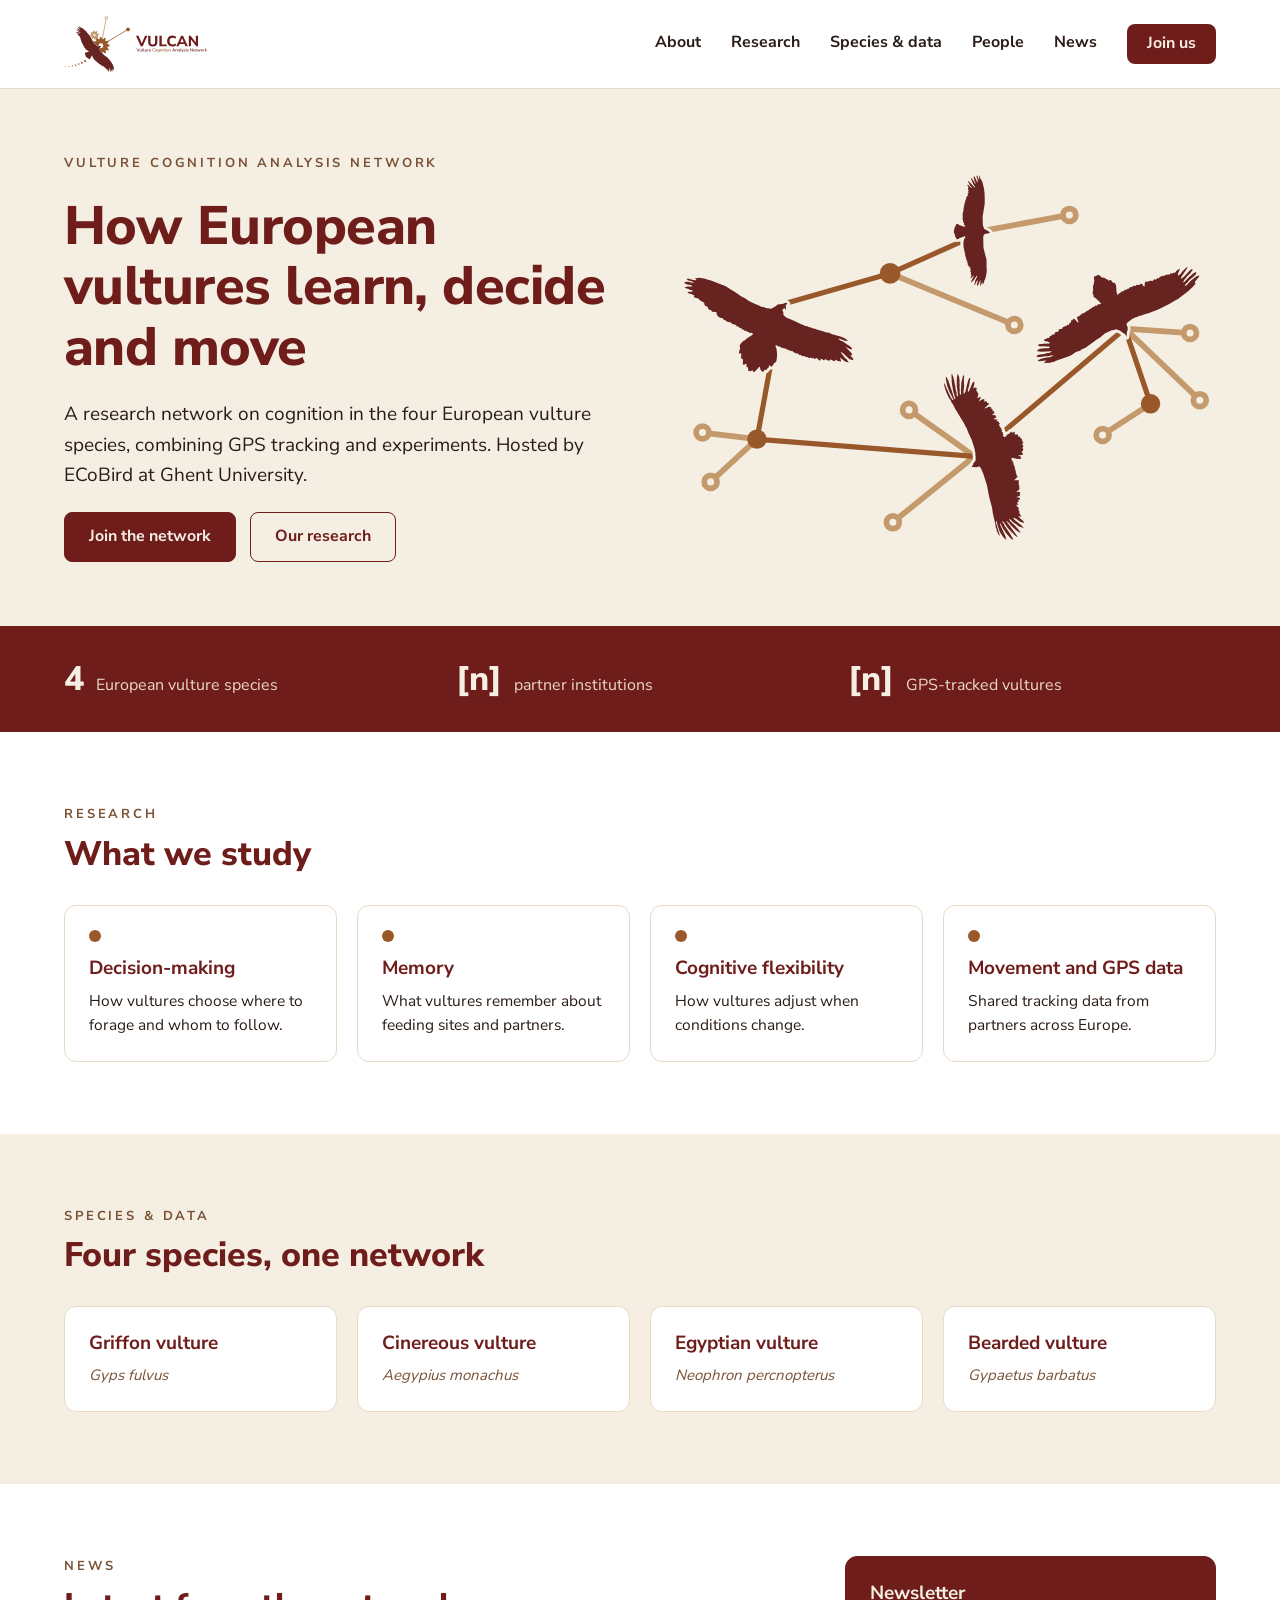
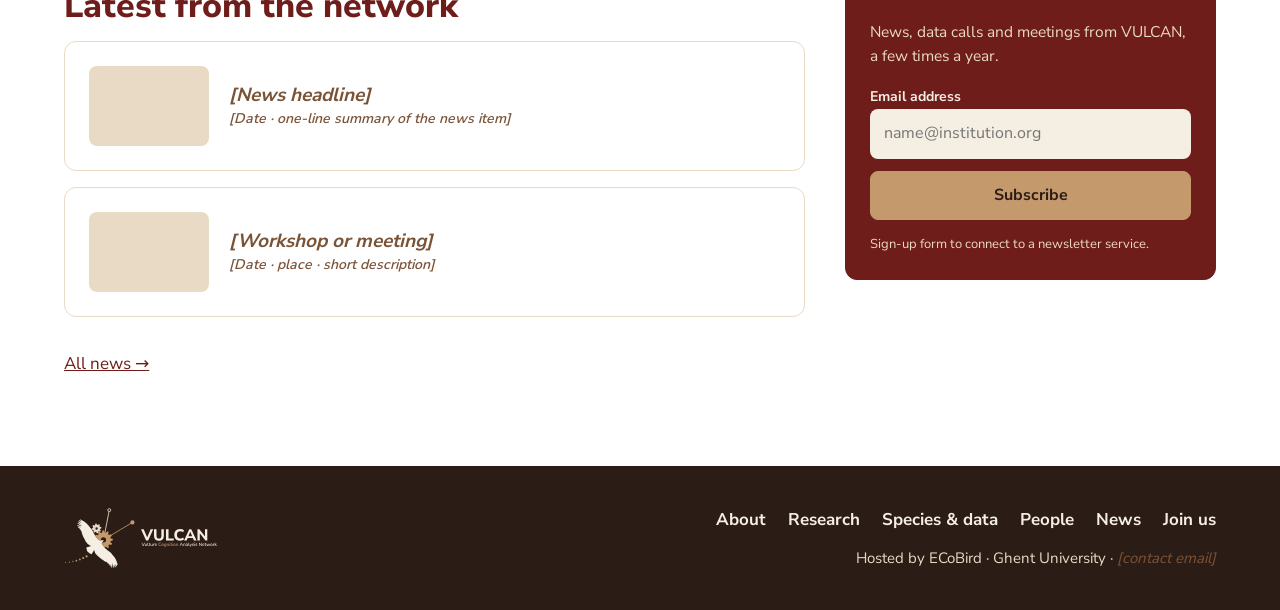
==== index.html @ a3f05963 "Add files via upload" ====
<!doctype html>
<html lang="en">
<head>
<meta charset="utf-8">
<meta name="viewport" content="width=device-width, initial-scale=1">
<title>VULCAN · Vulture Cognition Analysis Network</title>
<meta name="description" content="A research network on cognition in the four European vulture species. Hosted by ECoBird, Ghent University.">
<meta property="og:title" content="VULCAN · Vulture Cognition Analysis Network">
<meta property="og:description" content="A research network on cognition in the four European vulture species. Hosted by ECoBird, Ghent University.">
<meta property="og:image" content="assets/img/og-image.png">
<meta name="theme-color" content="#6F1D1B">
<link rel="icon" href="assets/img/favicon.svg" type="image/svg+xml">
<link rel="icon" href="assets/img/favicon-32.png" sizes="32x32" type="image/png">
<link rel="apple-touch-icon" href="assets/img/apple-touch-icon.png">
<link rel="preload" href="assets/fonts/nunito-sans-latin-800-normal.woff2" as="font" type="font/woff2" crossorigin>
<link rel="stylesheet" href="assets/style.css">
</head>
<body>
<a class="skip" href="#main">Skip to content</a>
<header class="site-header">
  <div class="wrap">
    <a class="brand" href="index.html"><img src="assets/img/logo.svg" width="148" height="58" alt="VULCAN · Vulture Cognition Analysis Network · home"></a>
    <button class="menu-toggle" aria-expanded="false" aria-controls="nav">Menu</button>
    <nav class="nav" id="nav" aria-label="Main"><a href="about.html">About</a><a href="research.html">Research</a><a href="species.html">Species &amp; data</a><a href="people.html">People</a><a href="news.html">News</a><a class="btn" href="join.html">Join us</a></nav>
  </div>
</header>
<main id="main">
<section class="hero"><div class="wrap">
  <div class="hero-text">
    <p class="kicker">Vulture Cognition Analysis Network</p>
    <h1>How European vultures learn, decide and move</h1>
    <p class="lead">A research network on cognition in the four European vulture species, combining GPS tracking and experiments. Hosted by ECoBird at Ghent University.</p>
    <div class="hero-actions"><a class="btn btn-primary" href="join.html">Join the network</a><a class="btn btn-ghost" href="research.html">Our research</a></div>
  </div>
  <div class="hero-art"><img src="assets/img/network.svg" width="420" height="292" alt="Four European vulture species linked in a network of decisions"></div>
</div></section>
<section class="stats bg-burgundy" aria-label="Key numbers"><div class="wrap">
  <div class="stat"><b>4</b><span>European vulture species</span></div>
  <div class="stat"><b>[n]</b><span>partner institutions</span></div>
  <div class="stat"><b>[n]</b><span>GPS-tracked vultures</span></div>
</div></section>
<section><div class="wrap">
  <div class="section-head"><p class="kicker">Research</p><h2>What we study</h2></div>
  <div class="grid g4"><div class="card"><div class="card-dot" aria-hidden="true"></div><h3>Decision-making</h3><p>How vultures choose where to forage and whom to follow.</p></div><div class="card"><div class="card-dot" aria-hidden="true"></div><h3>Memory</h3><p>What vultures remember about feeding sites and partners.</p></div><div class="card"><div class="card-dot" aria-hidden="true"></div><h3>Cognitive flexibility</h3><p>How vultures adjust when conditions change.</p></div><div class="card"><div class="card-dot" aria-hidden="true"></div><h3>Movement and GPS data</h3><p>Shared tracking data from partners across Europe.</p></div></div>
</div></section>
<section class="bg-cream"><div class="wrap">
  <div class="section-head"><p class="kicker">Species &amp; data</p><h2>Four species, one network</h2></div>
  <div class="grid g4"><a class="card species" href="species.html" style="text-decoration:none;color:inherit"><h3>Griffon vulture</h3><p class="sci">Gyps fulvus</p></a><a class="card species" href="species.html" style="text-decoration:none;color:inherit"><h3>Cinereous vulture</h3><p class="sci">Aegypius monachus</p></a><a class="card species" href="species.html" style="text-decoration:none;color:inherit"><h3>Egyptian vulture</h3><p class="sci">Neophron percnopterus</p></a><a class="card species" href="species.html" style="text-decoration:none;color:inherit"><h3>Bearded vulture</h3><p class="sci">Gypaetus barbatus</p></a></div>
</div></section>
<section><div class="wrap split">
  <div class="stack"><div class="section-head" style="margin:0"><p class="kicker">News</p><h2>Latest from the network</h2></div><article class="card news-item"><div class="thumb" aria-hidden="true"></div><div><h3><span class="placeholder">[News headline]</span></h3><p class="meta"><span class="placeholder">[Date · one-line summary of the news item]</span></p></div></article><article class="card news-item"><div class="thumb" aria-hidden="true"></div><div><h3><span class="placeholder">[Workshop or meeting]</span></h3><p class="meta"><span class="placeholder">[Date · place · short description]</span></p></div></article>
    <p><a href="news.html">All news →</a></p></div>
  <div class="card newsletter">
  <h3>Newsletter</h3>
  <p>News, data calls and meetings from VULCAN, a few times a year.</p>
  <form action="#" onsubmit="return false">
    <label for="nl-email">Email address</label>
    <input id="nl-email" type="email" placeholder="name@institution.org" autocomplete="email">
    <p style="margin:12px 0 0"><button class="btn btn-tawny" type="submit">Subscribe</button></p>
  </form>
  <small>Sign-up form to connect to a newsletter service.</small>
</div>
</div></section>
</main>
<footer class="site-footer">
  <div class="wrap">
    <a href="index.html"><img src="assets/img/logo-dark.svg" width="158" height="62" alt="VULCAN · Vulture Cognition Analysis Network"></a>
    <div class="foot-right">
      <nav class="foot-nav" aria-label="Footer"><a href="about.html">About</a><a href="research.html">Research</a><a href="species.html">Species &amp; data</a><a href="people.html">People</a><a href="news.html">News</a><a href="join.html">Join us</a></nav>
      <p class="foot-meta">Hosted by ECoBird · Ghent University · <span class="placeholder">[contact email]</span></p>
    </div>
  </div>
</footer>
<script src="assets/site.js"></script>
</body>
</html>
---- assets/style.css ----
/* VULCAN · Vulture Cognition Analysis Network
   Palette: vulture red #66231F, wordmark burgundy #6F1D1B, rust #99582A,
   tawny #C49A6C, sand #E8DAC5, cream #F5EEE3, dark brown #2B1D16 */
@font-face{font-family:"Nunito Sans";font-weight:400;font-display:swap;src:url(fonts/nunito-sans-latin-400-normal.woff2) format("woff2")}
@font-face{font-family:"Nunito Sans";font-weight:600;font-display:swap;src:url(fonts/nunito-sans-latin-600-normal.woff2) format("woff2")}
@font-face{font-family:"Nunito Sans";font-weight:700;font-display:swap;src:url(fonts/nunito-sans-latin-700-normal.woff2) format("woff2")}
@font-face{font-family:"Nunito Sans";font-weight:800;font-display:swap;src:url(fonts/nunito-sans-latin-800-normal.woff2) format("woff2")}
:root{
  --bird:#66231F;--burgundy:#6F1D1B;--rust:#99582A;--tawny:#C49A6C;--sand:#E8DAC5;--cream:#F5EEE3;
  --dark:#2B1D16;--ink:#2B1D16;--muted:#7A5236;--white:#FFFFFF;--line:#E8DAC5;
  --wrap:1200px;--gutter:clamp(16px,5vw,80px);--radius:12px;
}
*{box-sizing:border-box}
html{-webkit-text-size-adjust:100%}
body{margin:0;font-family:"Nunito Sans",system-ui,-apple-system,"Segoe UI",sans-serif;color:var(--ink);background:var(--white);font-size:17px;line-height:1.6}
img,svg{max-width:100%;display:block}
a{color:var(--burgundy)}
a:hover{color:var(--rust)}
:focus-visible{outline:3px solid var(--rust);outline-offset:3px;border-radius:4px}
.wrap{max-width:calc(var(--wrap) + 2*var(--gutter));margin:0 auto;padding:0 var(--gutter)}
.skip{position:absolute;left:-9999px;top:0;background:var(--burgundy);color:var(--cream);padding:10px 16px;z-index:10}
.skip:focus{left:16px;top:16px}

/* header */
.site-header{background:var(--white);border-bottom:1px solid var(--line);position:sticky;top:0;z-index:5}
.site-header .wrap{display:flex;align-items:center;justify-content:space-between;gap:24px;min-height:88px}
.brand img{height:58px;width:auto}
.nav{display:flex;align-items:center;gap:30px}
.nav a{font-weight:700;font-size:16px;color:var(--ink);text-decoration:none;padding:6px 0;border-bottom:2px solid transparent}
.nav a:hover{color:var(--burgundy)}
.nav a[aria-current="page"]{color:var(--burgundy);border-bottom-color:var(--rust)}
.nav a.btn{border:0;padding:10px 20px}
.menu-toggle{display:none;background:none;border:1.5px solid var(--burgundy);color:var(--burgundy);border-radius:8px;font:700 15px/1 "Nunito Sans",sans-serif;padding:10px 14px;cursor:pointer}

/* buttons */
.btn{display:inline-block;font-weight:700;font-size:16px;line-height:1.2;padding:14px 24px;border-radius:8px;text-decoration:none;border:1.5px solid var(--burgundy);transition:background .15s,color .15s}
.btn-primary,.nav a.btn{background:var(--burgundy);color:var(--cream)!important}
.btn-primary:hover,.nav a.btn:hover{background:var(--bird);color:var(--white)!important}
.btn-ghost{color:var(--burgundy);background:transparent}
.btn-ghost:hover{background:var(--burgundy);color:var(--cream)}
.btn-tawny{background:var(--tawny);border-color:var(--tawny);color:var(--dark)}
.btn-tawny:hover{background:var(--sand);border-color:var(--sand);color:var(--dark)}

/* type */
.kicker{font-weight:700;font-size:13px;letter-spacing:.22em;text-transform:uppercase;color:var(--muted);margin:0}
h1,h2,h3{color:var(--burgundy);margin:0;line-height:1.12}
h1{font-weight:800;font-size:clamp(34px,4.6vw,54px);letter-spacing:-.01em}
h2{font-weight:800;font-size:clamp(26px,3vw,34px)}
h3{font-weight:700;font-size:19px;line-height:1.3}
.lead{font-size:clamp(17px,1.6vw,19px);line-height:1.6;margin:0;max-width:60ch}
.placeholder{color:var(--muted);font-style:italic}

/* sections */
section{padding:72px 0}
.section-head{display:flex;flex-direction:column;gap:10px;margin-bottom:32px;max-width:70ch}
.bg-cream{background:var(--cream)}
.bg-burgundy{background:var(--burgundy);color:var(--cream)}
.bg-dark{background:var(--dark);color:var(--sand)}

/* hero */
.hero{background:var(--cream);padding:64px 0}
.hero .wrap{display:grid;grid-template-columns:1.05fr 1fr;align-items:center;gap:48px}
.hero-text{display:flex;flex-direction:column;gap:22px}
.hero-actions{display:flex;gap:14px;flex-wrap:wrap}
.hero-art img{width:100%;height:auto}
.page-hero{background:var(--cream);padding:56px 0 48px}
.page-hero .wrap{display:flex;flex-direction:column;gap:14px}

/* stats */
.stats{padding:0}
.stats .wrap{display:grid;grid-template-columns:repeat(3,1fr);gap:24px}
.stat{padding:26px 0;display:flex;align-items:baseline;gap:12px}
.stat b{font-weight:800;font-size:34px;color:var(--cream)}
.stat span{font-size:16px;color:var(--sand)}

/* cards and grids */
.grid{display:grid;gap:20px}
.g4{grid-template-columns:repeat(4,1fr)}
.g3{grid-template-columns:repeat(3,1fr)}
.g2{grid-template-columns:repeat(2,1fr)}
.card{background:var(--white);border:1px solid var(--line);border-radius:var(--radius);padding:24px;display:flex;flex-direction:column;gap:8px}
.card p{margin:0;font-size:15.5px;line-height:1.55}
.card .meta{font-size:14px;color:var(--muted);font-weight:600}
.card-dot{width:12px;height:12px;border-radius:50%;background:var(--rust);margin-bottom:6px}
.card-ring{width:14px;height:14px;border-radius:50%;border:3px solid var(--tawny);margin-bottom:6px}
.species .sci{font-style:italic;color:var(--muted);font-size:15px;margin:0}
.person{align-items:flex-start}
.avatar{width:72px;height:72px;border-radius:50%;background:var(--sand);margin-bottom:8px}
.news-item{flex-direction:row;gap:20px;align-items:center}
.thumb{width:120px;height:80px;border-radius:8px;background:var(--sand);flex-shrink:0}
.split{display:grid;grid-template-columns:2fr 1fr;gap:40px;align-items:start}
.stack{display:flex;flex-direction:column;gap:16px}
.prose{max-width:68ch}
.prose p{margin:0 0 16px}
.steps{counter-reset:s;list-style:none;padding:0;margin:0;display:grid;gap:16px}
.steps li{counter-increment:s;display:grid;grid-template-columns:44px 1fr;gap:16px;align-items:start}
.steps li::before{content:counter(s);width:44px;height:44px;border-radius:50%;background:var(--burgundy);color:var(--cream);font-weight:800;display:grid;place-items:center}
.steps h3{margin-bottom:4px}
.steps p{margin:0}

/* newsletter */
.newsletter{background:var(--burgundy);border-color:var(--burgundy);color:var(--cream);gap:14px}
.newsletter h3{color:var(--cream)}
.newsletter p{color:var(--sand)}
.newsletter label{font-size:14px;font-weight:700;color:var(--cream)}
.newsletter input{font:inherit;font-size:16px;width:100%;padding:12px 14px;border-radius:8px;border:0;background:var(--cream);color:var(--ink)}
.newsletter .btn{width:100%;text-align:center;cursor:pointer;font-family:inherit}
.newsletter small{color:var(--sand);font-size:13px}

/* footer */
.site-footer{background:var(--dark);color:var(--sand);padding:40px 0}
.site-footer .wrap{display:flex;align-items:center;justify-content:space-between;gap:28px;flex-wrap:wrap}
.site-footer img{height:62px;width:auto}
.foot-nav{display:flex;gap:22px;flex-wrap:wrap;font-weight:700}
.foot-nav a{color:var(--cream);text-decoration:none}
.foot-nav a:hover{color:var(--tawny)}
.foot-meta{font-size:15px;margin:6px 0 0}
.foot-right{display:flex;flex-direction:column;gap:6px;align-items:flex-end}

/* responsive */
@media (max-width:1060px){
  .nav{gap:20px}.nav a{font-size:15px}
  .g4{grid-template-columns:repeat(2,1fr)}
}
@media (max-width:900px){
  .menu-toggle{display:inline-block}
  .nav{display:none;position:absolute;left:0;right:0;top:100%;background:var(--white);border-bottom:1px solid var(--line);flex-direction:column;align-items:stretch;gap:0;padding:8px var(--gutter) 20px}
  .nav.open{display:flex}
  .nav a{padding:12px 0;border-bottom:1px solid var(--line)}
  .nav a[aria-current="page"]{border-bottom-color:var(--line);color:var(--rust)}
  .nav a.btn{margin-top:14px;text-align:center;border-bottom:0}
  .site-header .wrap{min-height:72px;position:relative}
  .brand img{height:46px}
  .hero .wrap,.split{grid-template-columns:1fr}
  .hero-art{order:-1;max-width:520px}
  .g3,.g2{grid-template-columns:1fr}
  .stats .wrap{grid-template-columns:1fr;gap:0}
  .stat{padding:16px 0;border-bottom:1px solid rgba(232,218,197,.25)}
  .stat:last-child{border-bottom:0}
  .foot-right{align-items:flex-start}
  section{padding:52px 0}
}
@media (max-width:560px){
  .g4{grid-template-columns:1fr}
  .news-item{flex-direction:column;align-items:flex-start}
  .thumb{width:100%;height:140px}
}

/* layout fixes: full-width prose sections, footer at the bottom of short pages */
.wrap.prose{max-width:calc(var(--wrap) + 2*var(--gutter))}
.wrap.prose>*{max-width:68ch}
body{min-height:100vh;display:flex;flex-direction:column}
main{flex:1}
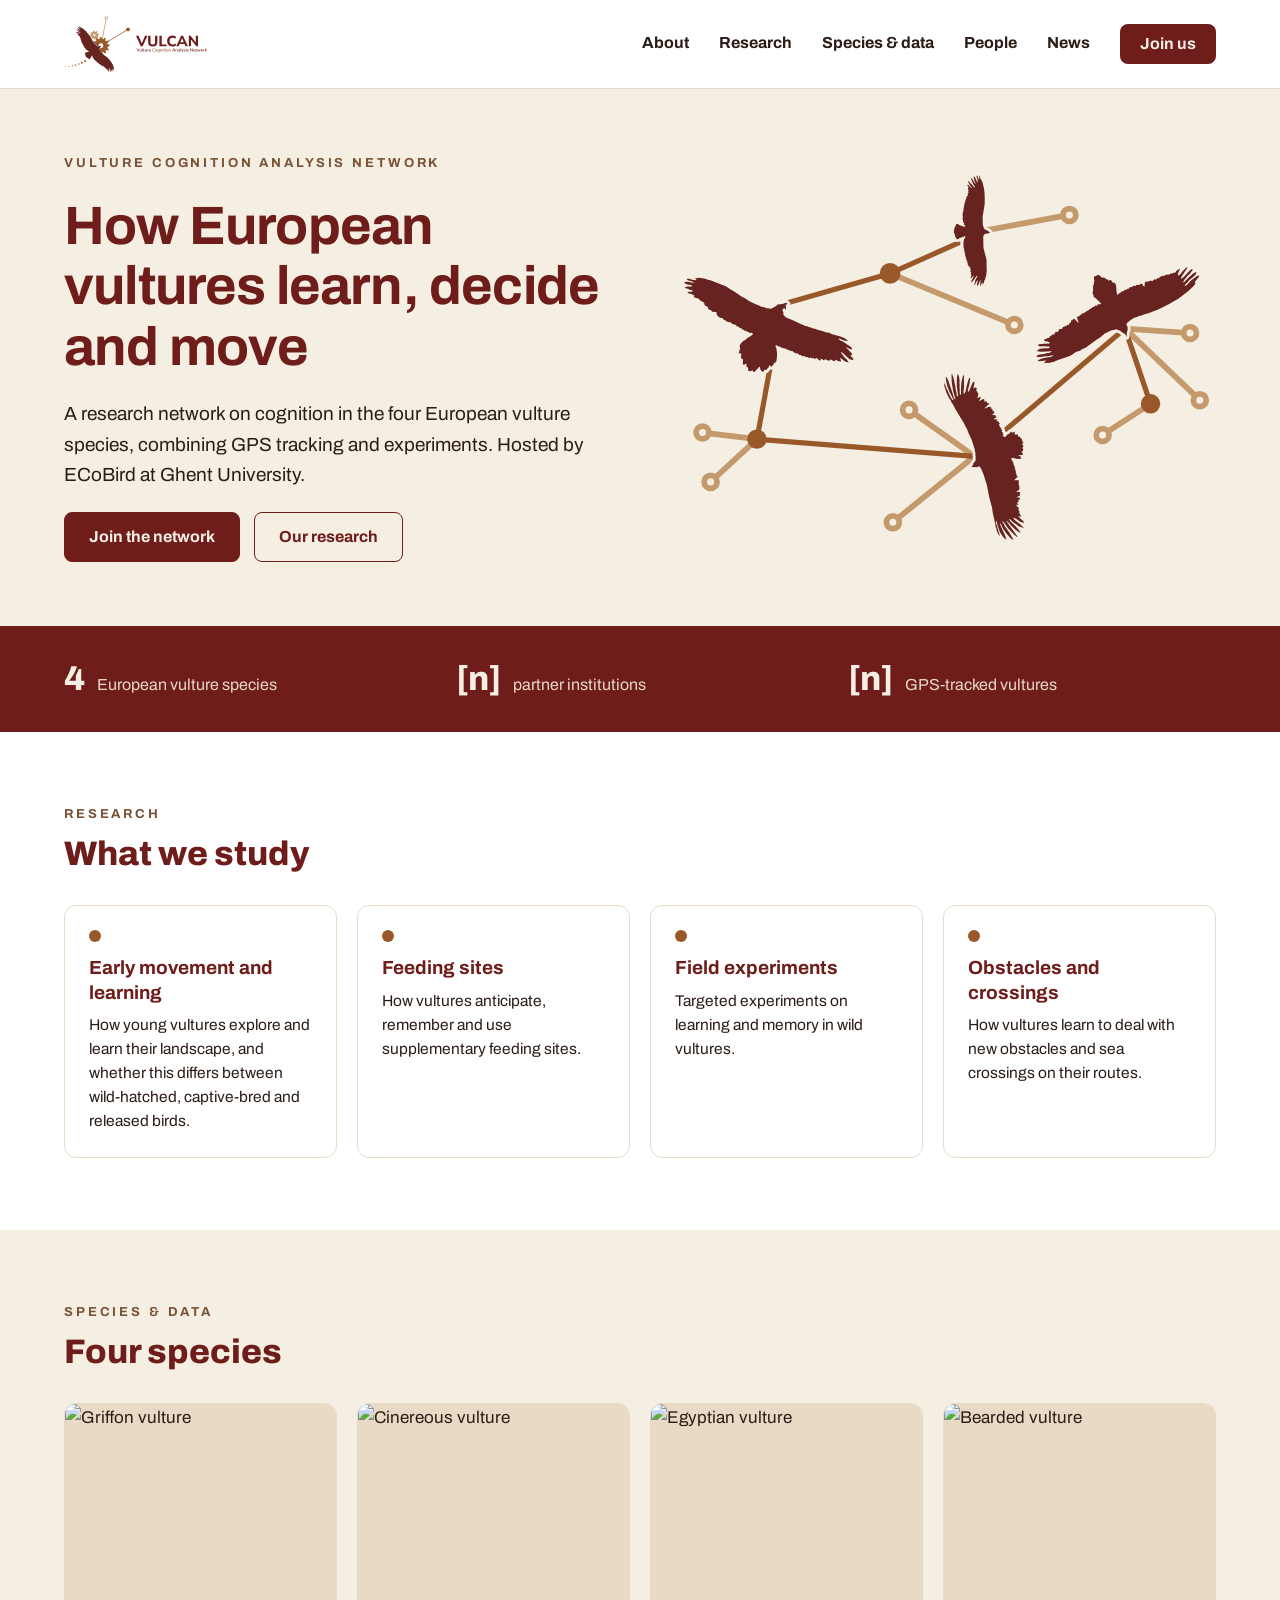
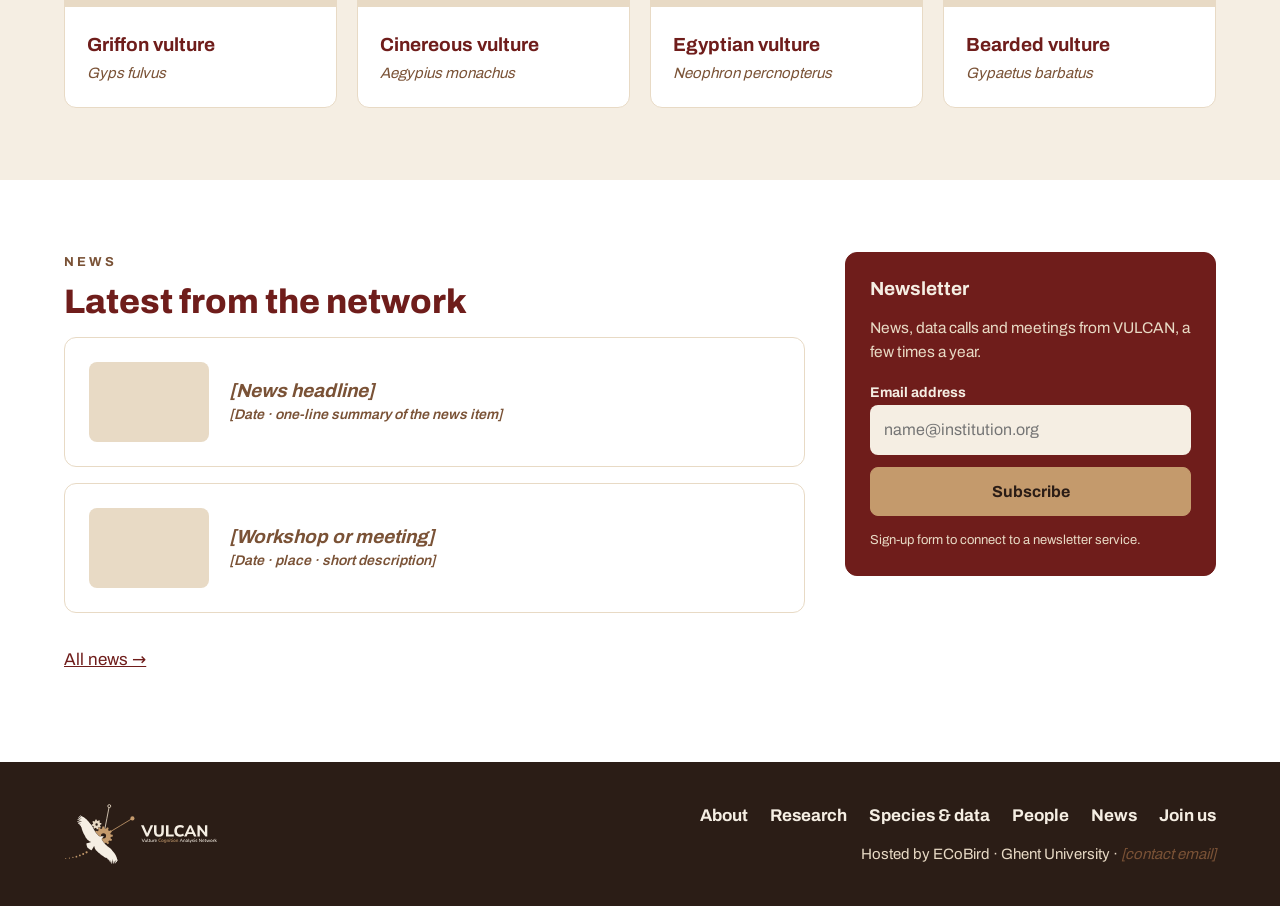
==== commit 5372acf0: "Add files via upload" ====
--- a/index.html
+++ b/index.html
@@ -12,7 +12,7 @@
 <link rel="icon" href="assets/img/favicon.svg" type="image/svg+xml">
 <link rel="icon" href="assets/img/favicon-32.png" sizes="32x32" type="image/png">
 <link rel="apple-touch-icon" href="assets/img/apple-touch-icon.png">
-<link rel="preload" href="assets/fonts/nunito-sans-latin-800-normal.woff2" as="font" type="font/woff2" crossorigin>
+<link rel="preload" href="assets/fonts/archivo-latin-700-normal.woff2" as="font" type="font/woff2" crossorigin>
 <link rel="stylesheet" href="assets/style.css">
 </head>
 <body>
@@ -41,11 +41,11 @@
 </div></section>
 <section><div class="wrap">
   <div class="section-head"><p class="kicker">Research</p><h2>What we study</h2></div>
-  <div class="grid g4"><div class="card"><div class="card-dot" aria-hidden="true"></div><h3>Decision-making</h3><p>How vultures choose where to forage and whom to follow.</p></div><div class="card"><div class="card-dot" aria-hidden="true"></div><h3>Memory</h3><p>What vultures remember about feeding sites and partners.</p></div><div class="card"><div class="card-dot" aria-hidden="true"></div><h3>Cognitive flexibility</h3><p>How vultures adjust when conditions change.</p></div><div class="card"><div class="card-dot" aria-hidden="true"></div><h3>Movement and GPS data</h3><p>Shared tracking data from partners across Europe.</p></div></div>
+  <div class="grid g4"><div class="card"><div class="card-dot" aria-hidden="true"></div><h3>Early movement and learning</h3><p>How young vultures explore and learn their landscape, and whether this differs between wild-hatched, captive-bred and released birds.</p></div><div class="card"><div class="card-dot" aria-hidden="true"></div><h3>Feeding sites</h3><p>How vultures anticipate, remember and use supplementary feeding sites.</p></div><div class="card"><div class="card-dot" aria-hidden="true"></div><h3>Field experiments</h3><p>Targeted experiments on learning and memory in wild vultures.</p></div><div class="card"><div class="card-dot" aria-hidden="true"></div><h3>Obstacles and crossings</h3><p>How vultures learn to deal with new obstacles and sea crossings on their routes.</p></div></div>
 </div></section>
 <section class="bg-cream"><div class="wrap">
-  <div class="section-head"><p class="kicker">Species &amp; data</p><h2>Four species, one network</h2></div>
-  <div class="grid g4"><a class="card species" href="species.html" style="text-decoration:none;color:inherit"><h3>Griffon vulture</h3><p class="sci">Gyps fulvus</p></a><a class="card species" href="species.html" style="text-decoration:none;color:inherit"><h3>Cinereous vulture</h3><p class="sci">Aegypius monachus</p></a><a class="card species" href="species.html" style="text-decoration:none;color:inherit"><h3>Egyptian vulture</h3><p class="sci">Neophron percnopterus</p></a><a class="card species" href="species.html" style="text-decoration:none;color:inherit"><h3>Bearded vulture</h3><p class="sci">Gypaetus barbatus</p></a></div>
+  <div class="section-head"><p class="kicker">Species &amp; data</p><h2>Four species</h2></div>
+  <div class="grid g4"><a class="card species" href="species.html" style="text-decoration:none;color:inherit"><img class="photo" src="assets/img/species/griffon.jpg" onerror="this.onerror=null;this.src='https://cdn.pixabay.com/photo/2022/08/24/14/03/griffon-vulture-7407781_1280.jpg'" alt="Griffon vulture" loading="lazy" style="object-position:50% 35%"><div class="body"><h3>Griffon vulture</h3><p class="sci">Gyps fulvus</p></div></a><a class="card species" href="species.html" style="text-decoration:none;color:inherit"><img class="photo" src="assets/img/species/cinereous.jpg" onerror="this.onerror=null;this.src='https://cdn.pixabay.com/photo/2023/02/24/20/16/cinereous-vulture-7811766_1280.jpg'" alt="Cinereous vulture" loading="lazy" style="object-position:50% 40%"><div class="body"><h3>Cinereous vulture</h3><p class="sci">Aegypius monachus</p></div></a><a class="card species" href="species.html" style="text-decoration:none;color:inherit"><img class="photo" src="assets/img/species/egyptian.jpg" onerror="this.onerror=null;this.src='https://cdn.pixabay.com/photo/2019/02/01/19/37/egyptian-vulture-3969674_1280.jpg'" alt="Egyptian vulture" loading="lazy" style="object-position:50% 30%"><div class="body"><h3>Egyptian vulture</h3><p class="sci">Neophron percnopterus</p></div></a><a class="card species" href="species.html" style="text-decoration:none;color:inherit"><img class="photo" src="assets/img/species/bearded.jpg" onerror="this.onerror=null;this.src='https://cdn.pixabay.com/photo/2022/08/04/16/09/bird-7365012_1280.jpg'" alt="Bearded vulture" loading="lazy" style="object-position:50% 40%"><div class="body"><h3>Bearded vulture</h3><p class="sci">Gypaetus barbatus</p></div></a></div>
 </div></section>
 <section><div class="wrap split">
   <div class="stack"><div class="section-head" style="margin:0"><p class="kicker">News</p><h2>Latest from the network</h2></div><article class="card news-item"><div class="thumb" aria-hidden="true"></div><div><h3><span class="placeholder">[News headline]</span></h3><p class="meta"><span class="placeholder">[Date · one-line summary of the news item]</span></p></div></article><article class="card news-item"><div class="thumb" aria-hidden="true"></div><div><h3><span class="placeholder">[Workshop or meeting]</span></h3><p class="meta"><span class="placeholder">[Date · place · short description]</span></p></div></article>
--- a/assets/style.css
+++ b/assets/style.css
@@ -1,10 +1,11 @@
 /* VULCAN · Vulture Cognition Analysis Network
    Palette: vulture red #66231F, wordmark burgundy #6F1D1B, rust #99582A,
    tawny #C49A6C, sand #E8DAC5, cream #F5EEE3, dark brown #2B1D16 */
-@font-face{font-family:"Nunito Sans";font-weight:400;font-display:swap;src:url(fonts/nunito-sans-latin-400-normal.woff2) format("woff2")}
-@font-face{font-family:"Nunito Sans";font-weight:600;font-display:swap;src:url(fonts/nunito-sans-latin-600-normal.woff2) format("woff2")}
-@font-face{font-family:"Nunito Sans";font-weight:700;font-display:swap;src:url(fonts/nunito-sans-latin-700-normal.woff2) format("woff2")}
-@font-face{font-family:"Nunito Sans";font-weight:800;font-display:swap;src:url(fonts/nunito-sans-latin-800-normal.woff2) format("woff2")}
+@font-face{font-family:"Archivo";font-weight:400;font-display:swap;src:url(fonts/archivo-latin-400-normal.woff2) format("woff2")}
+@font-face{font-family:"Archivo";font-weight:500;font-display:swap;src:url(fonts/archivo-latin-500-normal.woff2) format("woff2")}
+@font-face{font-family:"Archivo";font-weight:600;font-display:swap;src:url(fonts/archivo-latin-600-normal.woff2) format("woff2")}
+@font-face{font-family:"Archivo";font-weight:700;font-display:swap;src:url(fonts/archivo-latin-700-normal.woff2) format("woff2")}
+@font-face{font-family:"Archivo";font-weight:800;font-display:swap;src:url(fonts/archivo-latin-800-normal.woff2) format("woff2")}
 :root{
   --bird:#66231F;--burgundy:#6F1D1B;--rust:#99582A;--tawny:#C49A6C;--sand:#E8DAC5;--cream:#F5EEE3;
   --dark:#2B1D16;--ink:#2B1D16;--muted:#7A5236;--white:#FFFFFF;--line:#E8DAC5;
@@ -12,7 +13,7 @@
 }
 *{box-sizing:border-box}
 html{-webkit-text-size-adjust:100%}
-body{margin:0;font-family:"Nunito Sans",system-ui,-apple-system,"Segoe UI",sans-serif;color:var(--ink);background:var(--white);font-size:17px;line-height:1.6}
+body{margin:0;font-family:"Archivo",system-ui,-apple-system,"Segoe UI",sans-serif;color:var(--ink);background:var(--white);font-size:17px;line-height:1.6}
 img,svg{max-width:100%;display:block}
 a{color:var(--burgundy)}
 a:hover{color:var(--rust)}
@@ -30,7 +31,7 @@
 .nav a:hover{color:var(--burgundy)}
 .nav a[aria-current="page"]{color:var(--burgundy);border-bottom-color:var(--rust)}
 .nav a.btn{border:0;padding:10px 20px}
-.menu-toggle{display:none;background:none;border:1.5px solid var(--burgundy);color:var(--burgundy);border-radius:8px;font:700 15px/1 "Nunito Sans",sans-serif;padding:10px 14px;cursor:pointer}
+.menu-toggle{display:none;background:none;border:1.5px solid var(--burgundy);color:var(--burgundy);border-radius:8px;font:700 15px/1 "Archivo",sans-serif;padding:10px 14px;cursor:pointer}
 
 /* buttons */
 .btn{display:inline-block;font-weight:700;font-size:16px;line-height:1.2;padding:14px 24px;border-radius:8px;text-decoration:none;border:1.5px solid var(--burgundy);transition:background .15s,color .15s}
@@ -44,7 +45,7 @@
 /* type */
 .kicker{font-weight:700;font-size:13px;letter-spacing:.22em;text-transform:uppercase;color:var(--muted);margin:0}
 h1,h2,h3{color:var(--burgundy);margin:0;line-height:1.12}
-h1{font-weight:800;font-size:clamp(34px,4.6vw,54px);letter-spacing:-.01em}
+h1{font-weight:700;font-size:clamp(34px,4.6vw,54px);letter-spacing:-.015em}
 h2{font-weight:800;font-size:clamp(26px,3vw,34px)}
 h3{font-weight:700;font-size:19px;line-height:1.3}
 .lead{font-size:clamp(17px,1.6vw,19px);line-height:1.6;margin:0;max-width:60ch}
@@ -151,3 +152,10 @@
 .wrap.prose>*{max-width:68ch}
 body{min-height:100vh;display:flex;flex-direction:column}
 main{flex:1}
+
+/* species photos */
+.species{padding:0;overflow:hidden}
+.species .photo{aspect-ratio:4/3;width:100%;object-fit:cover;background:var(--sand)}
+.species .body{padding:18px 22px 22px;display:flex;flex-direction:column;gap:4px}
+.credit{font-size:12.5px;color:var(--muted);margin:6px 0 0}
+.credit a{color:var(--muted)}
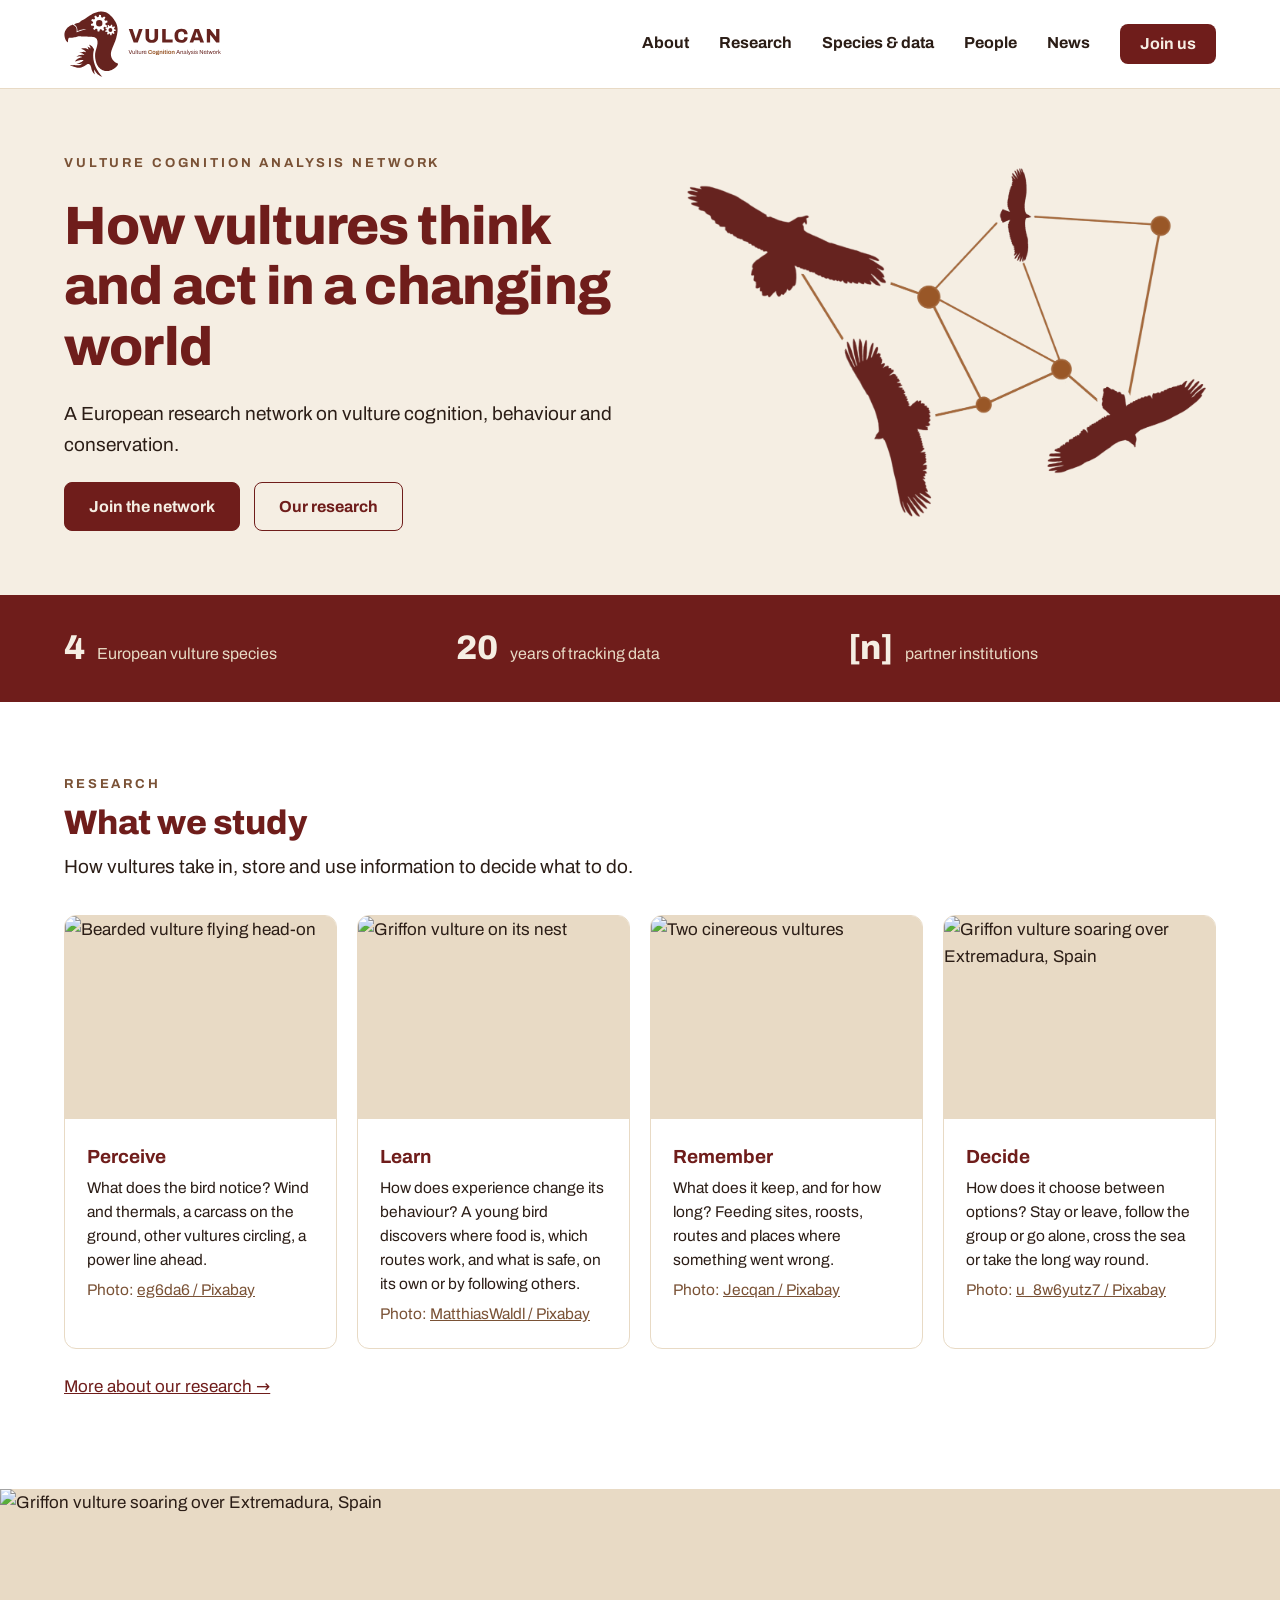
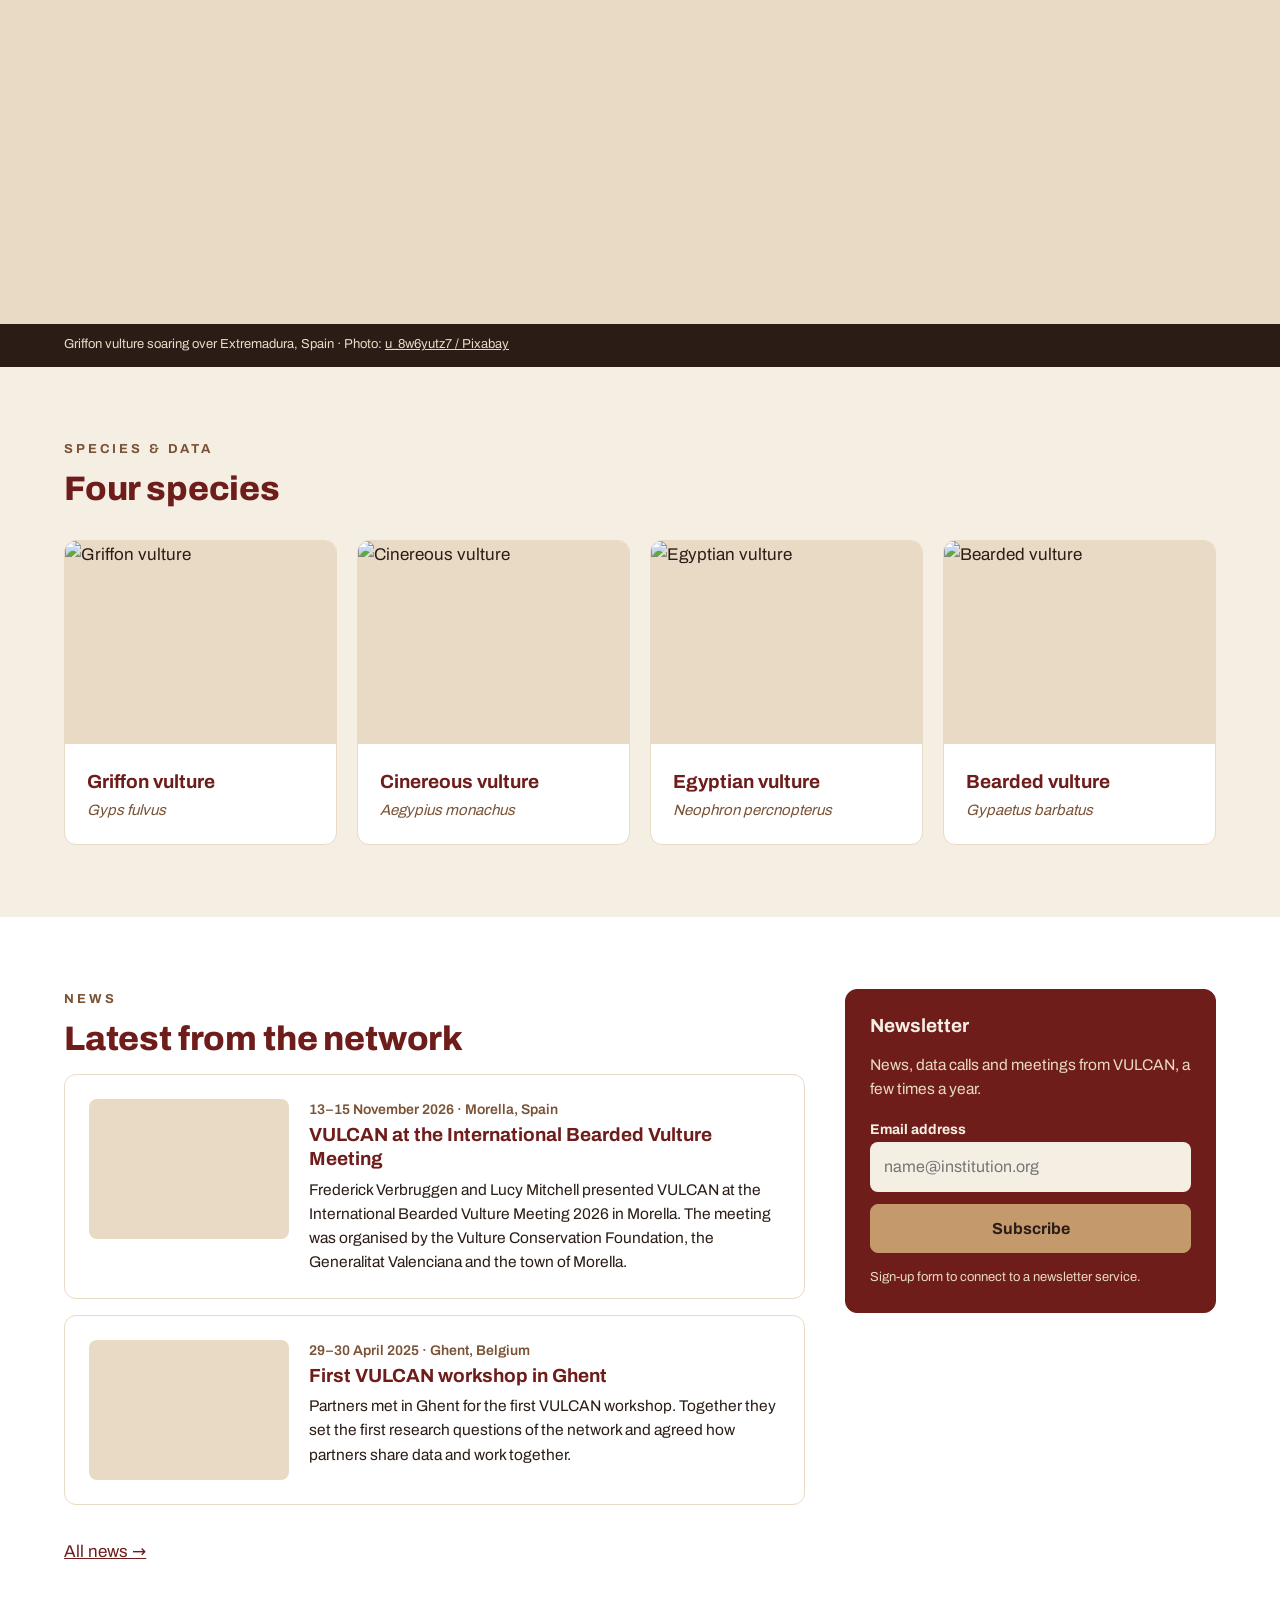
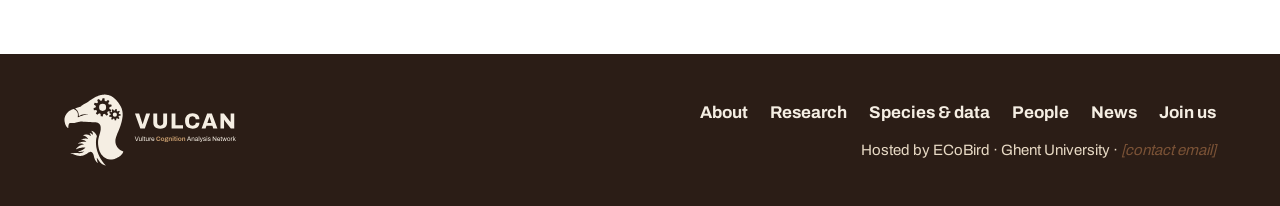
==== commit 963288ab: "Add files via upload" ====
--- a/index.html
+++ b/index.html
@@ -4,9 +4,9 @@
 <meta charset="utf-8">
 <meta name="viewport" content="width=device-width, initial-scale=1">
 <title>VULCAN · Vulture Cognition Analysis Network</title>
-<meta name="description" content="A research network on cognition in the four European vulture species. Hosted by ECoBird, Ghent University.">
+<meta name="description" content="A European research network on vulture cognition, behaviour and conservation. Hosted by ECoBird, Ghent University.">
 <meta property="og:title" content="VULCAN · Vulture Cognition Analysis Network">
-<meta property="og:description" content="A research network on cognition in the four European vulture species. Hosted by ECoBird, Ghent University.">
+<meta property="og:description" content="A European research network on vulture cognition, behaviour and conservation. Hosted by ECoBird, Ghent University.">
 <meta property="og:image" content="assets/img/og-image.png">
 <meta name="theme-color" content="#6F1D1B">
 <link rel="icon" href="assets/img/favicon.svg" type="image/svg+xml">
@@ -19,7 +19,7 @@
 <a class="skip" href="#main">Skip to content</a>
 <header class="site-header">
   <div class="wrap">
-    <a class="brand" href="index.html"><img src="assets/img/logo.svg" width="148" height="58" alt="VULCAN · Vulture Cognition Analysis Network · home"></a>
+    <a class="brand" href="index.html"><img src="assets/img/logo.svg" width="157" height="66" alt="VULCAN · Vulture Cognition Analysis Network · home"></a>
     <button class="menu-toggle" aria-expanded="false" aria-controls="nav">Menu</button>
     <nav class="nav" id="nav" aria-label="Main"><a href="about.html">About</a><a href="research.html">Research</a><a href="species.html">Species &amp; data</a><a href="people.html">People</a><a href="news.html">News</a><a class="btn" href="join.html">Join us</a></nav>
   </div>
@@ -28,27 +28,29 @@
 <section class="hero"><div class="wrap">
   <div class="hero-text">
     <p class="kicker">Vulture Cognition Analysis Network</p>
-    <h1>How European vultures learn, decide and move</h1>
-    <p class="lead">A research network on cognition in the four European vulture species, combining GPS tracking and experiments. Hosted by ECoBird at Ghent University.</p>
+    <h1>How vultures think and act in a changing world</h1>
+    <p class="lead">A European research network on vulture cognition, behaviour and conservation.</p>
     <div class="hero-actions"><a class="btn btn-primary" href="join.html">Join the network</a><a class="btn btn-ghost" href="research.html">Our research</a></div>
   </div>
-  <div class="hero-art"><img src="assets/img/network.svg" width="420" height="292" alt="Four European vulture species linked in a network of decisions"></div>
+  <div class="hero-art"><img src="assets/img/network.png" width="560" height="384" alt="Four European vulture species linked as nodes in a network"></div>
 </div></section>
 <section class="stats bg-burgundy" aria-label="Key numbers"><div class="wrap">
   <div class="stat"><b>4</b><span>European vulture species</span></div>
+  <div class="stat"><b>20</b><span>years of tracking data</span></div>
   <div class="stat"><b>[n]</b><span>partner institutions</span></div>
-  <div class="stat"><b>[n]</b><span>GPS-tracked vultures</span></div>
 </div></section>
 <section><div class="wrap">
-  <div class="section-head"><p class="kicker">Research</p><h2>What we study</h2></div>
-  <div class="grid g4"><div class="card"><div class="card-dot" aria-hidden="true"></div><h3>Early movement and learning</h3><p>How young vultures explore and learn their landscape, and whether this differs between wild-hatched, captive-bred and released birds.</p></div><div class="card"><div class="card-dot" aria-hidden="true"></div><h3>Feeding sites</h3><p>How vultures anticipate, remember and use supplementary feeding sites.</p></div><div class="card"><div class="card-dot" aria-hidden="true"></div><h3>Field experiments</h3><p>Targeted experiments on learning and memory in wild vultures.</p></div><div class="card"><div class="card-dot" aria-hidden="true"></div><h3>Obstacles and crossings</h3><p>How vultures learn to deal with new obstacles and sea crossings on their routes.</p></div></div>
+  <div class="section-head"><p class="kicker">Research</p><h2>What we study</h2><p class="lead">How vultures take in, store and use information to decide what to do.</p></div>
+  <div class="grid g4"><article class="card photo-card"><img class="photo" src="assets/img/photos/bearded-flying.jpg" onerror="this.onerror=null;this.src='https://cdn.pixabay.com/photo/2021/07/05/14/44/bearded-vulture-6389342_1280.jpg'" alt="Bearded vulture flying head-on" loading="lazy" style="object-position:50% 50%"><div class="body"><h3>Perceive</h3><p>What does the bird notice? Wind and thermals, a carcass on the ground, other vultures circling, a power line ahead.</p><p class="credit">Photo: <a href="https://pixabay.com/photos/bearded-vulture-bird-animal-flying-6389342/">eg6da6 / Pixabay</a></p></div></article><article class="card photo-card"><img class="photo" src="assets/img/photos/griffon-nest.jpg" onerror="this.onerror=null;this.src='https://cdn.pixabay.com/photo/2022/04/16/16/32/vulture-7136568_1280.jpg'" alt="Griffon vulture on its nest" loading="lazy" style="object-position:50% 45%"><div class="body"><h3>Learn</h3><p>How does experience change its behaviour? A young bird discovers where food is, which routes work, and what is safe, on its own or by following others.</p><p class="credit">Photo: <a href="https://pixabay.com/photos/vulture-bird-birds-nest-zoo-7136568/">MatthiasWaldl / Pixabay</a></p></div></article><article class="card photo-card"><img class="photo" src="assets/img/photos/cinereous-pair.jpg" onerror="this.onerror=null;this.src='https://cdn.pixabay.com/photo/2022/08/24/14/15/eurasian-black-vultures-7407806_1280.jpg'" alt="Two cinereous vultures" loading="lazy" style="object-position:50% 40%"><div class="body"><h3>Remember</h3><p>What does it keep, and for how long? Feeding sites, roosts, routes and places where something went wrong.</p><p class="credit">Photo: <a href="https://pixabay.com/photos/eurasian-black-vultures-vultures-7407806/">Jecqan / Pixabay</a></p></div></article><article class="card photo-card"><img class="photo" src="assets/img/photos/griffon-flying.jpg" onerror="this.onerror=null;this.src='https://cdn.pixabay.com/photo/2020/04/22/10/00/bird-5077023_1280.jpg'" alt="Griffon vulture soaring over Extremadura, Spain" loading="lazy" style="object-position:50% 50%"><div class="body"><h3>Decide</h3><p>How does it choose between options? Stay or leave, follow the group or go alone, cross the sea or take the long way round.</p><p class="credit">Photo: <a href="https://pixabay.com/photos/bird-spain-nature-flying-5077023/">u_8w6yutz7 / Pixabay</a></p></div></article></div>
+  <p style="margin-top:24px"><a href="research.html">More about our research →</a></p>
 </div></section>
+<figure class="band"><img class="band-img" src="assets/img/photos/griffon-flying.jpg" onerror="this.onerror=null;this.src='https://cdn.pixabay.com/photo/2020/04/22/10/00/bird-5077023_1280.jpg'" alt="Griffon vulture soaring over Extremadura, Spain" loading="lazy" style="object-position:50% 50%"><figcaption class="wrap">Griffon vulture soaring over Extremadura, Spain · Photo: <a href="https://pixabay.com/photos/bird-spain-nature-flying-5077023/">u_8w6yutz7 / Pixabay</a></figcaption></figure>
 <section class="bg-cream"><div class="wrap">
   <div class="section-head"><p class="kicker">Species &amp; data</p><h2>Four species</h2></div>
-  <div class="grid g4"><a class="card species" href="species.html" style="text-decoration:none;color:inherit"><img class="photo" src="assets/img/species/griffon.jpg" onerror="this.onerror=null;this.src='https://cdn.pixabay.com/photo/2022/08/24/14/03/griffon-vulture-7407781_1280.jpg'" alt="Griffon vulture" loading="lazy" style="object-position:50% 35%"><div class="body"><h3>Griffon vulture</h3><p class="sci">Gyps fulvus</p></div></a><a class="card species" href="species.html" style="text-decoration:none;color:inherit"><img class="photo" src="assets/img/species/cinereous.jpg" onerror="this.onerror=null;this.src='https://cdn.pixabay.com/photo/2023/02/24/20/16/cinereous-vulture-7811766_1280.jpg'" alt="Cinereous vulture" loading="lazy" style="object-position:50% 40%"><div class="body"><h3>Cinereous vulture</h3><p class="sci">Aegypius monachus</p></div></a><a class="card species" href="species.html" style="text-decoration:none;color:inherit"><img class="photo" src="assets/img/species/egyptian.jpg" onerror="this.onerror=null;this.src='https://cdn.pixabay.com/photo/2019/02/01/19/37/egyptian-vulture-3969674_1280.jpg'" alt="Egyptian vulture" loading="lazy" style="object-position:50% 30%"><div class="body"><h3>Egyptian vulture</h3><p class="sci">Neophron percnopterus</p></div></a><a class="card species" href="species.html" style="text-decoration:none;color:inherit"><img class="photo" src="assets/img/species/bearded.jpg" onerror="this.onerror=null;this.src='https://cdn.pixabay.com/photo/2022/08/04/16/09/bird-7365012_1280.jpg'" alt="Bearded vulture" loading="lazy" style="object-position:50% 40%"><div class="body"><h3>Bearded vulture</h3><p class="sci">Gypaetus barbatus</p></div></a></div>
+  <div class="grid g4"><a class="card species" href="species.html" style="text-decoration:none;color:inherit"><img class="photo" src="assets/img/species/griffon.jpg" onerror="this.onerror=null;this.src='https://cdn.pixabay.com/photo/2022/08/24/14/03/griffon-vulture-7407781_1280.jpg'" alt="Griffon vulture" loading="lazy" style="object-position:50% 35%"><div class="body"><h3>Griffon vulture</h3><p class="sci">Gyps fulvus</p></div></a><a class="card species" href="species.html" style="text-decoration:none;color:inherit"><img class="photo" src="assets/img/species/cinereous.jpg" onerror="this.onerror=null;this.src='https://cdn.pixabay.com/photo/2023/02/24/20/16/cinereous-vulture-7811766_1280.jpg'" alt="Cinereous vulture" loading="lazy" style="object-position:50% 40%"><div class="body"><h3>Cinereous vulture</h3><p class="sci">Aegypius monachus</p></div></a><a class="card species" href="species.html" style="text-decoration:none;color:inherit"><img class="photo" src="assets/img/species/egyptian-head.jpg" onerror="this.onerror=null;this.src='https://cdn.pixabay.com/photo/2018/03/19/15/02/egyptian-vulture-3240202_1280.jpg'" alt="Egyptian vulture" loading="lazy" style="object-position:50% 40%"><div class="body"><h3>Egyptian vulture</h3><p class="sci">Neophron percnopterus</p></div></a><a class="card species" href="species.html" style="text-decoration:none;color:inherit"><img class="photo" src="assets/img/species/bearded.jpg" onerror="this.onerror=null;this.src='https://cdn.pixabay.com/photo/2022/08/04/16/09/bird-7365012_1280.jpg'" alt="Bearded vulture" loading="lazy" style="object-position:50% 40%"><div class="body"><h3>Bearded vulture</h3><p class="sci">Gypaetus barbatus</p></div></a></div>
 </div></section>
 <section><div class="wrap split">
-  <div class="stack"><div class="section-head" style="margin:0"><p class="kicker">News</p><h2>Latest from the network</h2></div><article class="card news-item"><div class="thumb" aria-hidden="true"></div><div><h3><span class="placeholder">[News headline]</span></h3><p class="meta"><span class="placeholder">[Date · one-line summary of the news item]</span></p></div></article><article class="card news-item"><div class="thumb" aria-hidden="true"></div><div><h3><span class="placeholder">[Workshop or meeting]</span></h3><p class="meta"><span class="placeholder">[Date · place · short description]</span></p></div></article>
+  <div class="stack"><div class="section-head" style="margin:0"><p class="kicker">News</p><h2>Latest from the network</h2></div><article class="card news-item"><div class="thumb"><img src="assets/img/news/morella-2026.jpg" alt="VULCAN at the International Bearded Vulture Meeting" loading="lazy" onerror="this.remove()"></div><div><p class="meta">13–15 November 2026 · Morella, Spain</p><h3>VULCAN at the International Bearded Vulture Meeting</h3><p>Frederick Verbruggen and Lucy Mitchell presented VULCAN at the International Bearded Vulture Meeting 2026 in Morella. The meeting was organised by the Vulture Conservation Foundation, the Generalitat Valenciana and the town of Morella.</p></div></article><article class="card news-item"><div class="thumb"><img src="assets/img/news/ghent-workshop-2025.jpg" alt="First VULCAN workshop in Ghent" loading="lazy" onerror="this.remove()"></div><div><p class="meta">29–30 April 2025 · Ghent, Belgium</p><h3>First VULCAN workshop in Ghent</h3><p>Partners met in Ghent for the first VULCAN workshop. Together they set the first research questions of the network and agreed how partners share data and work together.</p></div></article>
     <p><a href="news.html">All news →</a></p></div>
   <div class="card newsletter">
   <h3>Newsletter</h3>
@@ -64,7 +66,7 @@
 </main>
 <footer class="site-footer">
   <div class="wrap">
-    <a href="index.html"><img src="assets/img/logo-dark.svg" width="158" height="62" alt="VULCAN · Vulture Cognition Analysis Network"></a>
+    <a href="index.html"><img src="assets/img/logo-dark.svg" width="172" height="72" alt="VULCAN · Vulture Cognition Analysis Network"></a>
     <div class="foot-right">
       <nav class="foot-nav" aria-label="Footer"><a href="about.html">About</a><a href="research.html">Research</a><a href="species.html">Species &amp; data</a><a href="people.html">People</a><a href="news.html">News</a><a href="join.html">Join us</a></nav>
       <p class="foot-meta">Hosted by ECoBird · Ghent University · <span class="placeholder">[contact email]</span></p>
--- a/assets/style.css
+++ b/assets/style.css
@@ -25,7 +25,7 @@
 /* header */
 .site-header{background:var(--white);border-bottom:1px solid var(--line);position:sticky;top:0;z-index:5}
 .site-header .wrap{display:flex;align-items:center;justify-content:space-between;gap:24px;min-height:88px}
-.brand img{height:58px;width:auto}
+.brand img{height:66px;width:auto}
 .nav{display:flex;align-items:center;gap:30px}
 .nav a{font-weight:700;font-size:16px;color:var(--ink);text-decoration:none;padding:6px 0;border-bottom:2px solid transparent}
 .nav a:hover{color:var(--burgundy)}
@@ -45,8 +45,8 @@
 /* type */
 .kicker{font-weight:700;font-size:13px;letter-spacing:.22em;text-transform:uppercase;color:var(--muted);margin:0}
 h1,h2,h3{color:var(--burgundy);margin:0;line-height:1.12}
-h1{font-weight:700;font-size:clamp(34px,4.6vw,54px);letter-spacing:-.015em}
-h2{font-weight:800;font-size:clamp(26px,3vw,34px)}
+h1{font-weight:800;font-size:clamp(34px,4.6vw,54px);letter-spacing:-.015em}
+h2{font-weight:800;letter-spacing:-.005em;font-size:clamp(26px,3vw,34px)}
 h3{font-weight:700;font-size:19px;line-height:1.3}
 .lead{font-size:clamp(17px,1.6vw,19px);line-height:1.6;margin:0;max-width:60ch}
 .placeholder{color:var(--muted);font-style:italic}
@@ -111,7 +111,7 @@
 /* footer */
 .site-footer{background:var(--dark);color:var(--sand);padding:40px 0}
 .site-footer .wrap{display:flex;align-items:center;justify-content:space-between;gap:28px;flex-wrap:wrap}
-.site-footer img{height:62px;width:auto}
+.site-footer img{height:72px;width:auto}
 .foot-nav{display:flex;gap:22px;flex-wrap:wrap;font-weight:700}
 .foot-nav a{color:var(--cream);text-decoration:none}
 .foot-nav a:hover{color:var(--tawny)}
@@ -131,7 +131,7 @@
   .nav a[aria-current="page"]{border-bottom-color:var(--line);color:var(--rust)}
   .nav a.btn{margin-top:14px;text-align:center;border-bottom:0}
   .site-header .wrap{min-height:72px;position:relative}
-  .brand img{height:46px}
+  .brand img{height:52px}
   .hero .wrap,.split{grid-template-columns:1fr}
   .hero-art{order:-1;max-width:520px}
   .g3,.g2{grid-template-columns:1fr}
@@ -159,3 +159,24 @@
 .species .body{padding:18px 22px 22px;display:flex;flex-direction:column;gap:4px}
 .credit{font-size:12.5px;color:var(--muted);margin:6px 0 0}
 .credit a{color:var(--muted)}
+
+/* photos in news thumbnails and avatars (hidden until the file exists) */
+.thumb{overflow:hidden;width:200px;height:140px}
+.thumb img,.avatar img{width:100%;height:100%;object-fit:cover;display:block}
+.avatar{overflow:hidden}
+.news-item{align-items:flex-start}
+.news-item h3{margin:2px 0 6px}
+.news-item p{margin:0}
+@media (max-width:560px){.thumb{width:100%;height:180px}}
+
+/* photo cards, bands and side photos */
+.photo-card{padding:0;overflow:hidden}
+.photo-card .photo,.side-photo .photo{aspect-ratio:4/3;width:100%;object-fit:cover;background:var(--sand);display:block}
+.photo-card .body{padding:18px 22px 22px;display:flex;flex-direction:column;gap:6px}
+.band{margin:0;background:var(--dark)}
+.band-img{width:100%;height:clamp(220px,34vw,440px);object-fit:cover;display:block;background:var(--sand)}
+.band figcaption{font-size:13px;color:var(--sand);padding-top:10px;padding-bottom:12px}
+.band figcaption a{color:var(--sand)}
+.side-photo{margin:0}
+.side-photo .photo{border-radius:var(--radius)}
+.page-hero .lead{max-width:72ch}
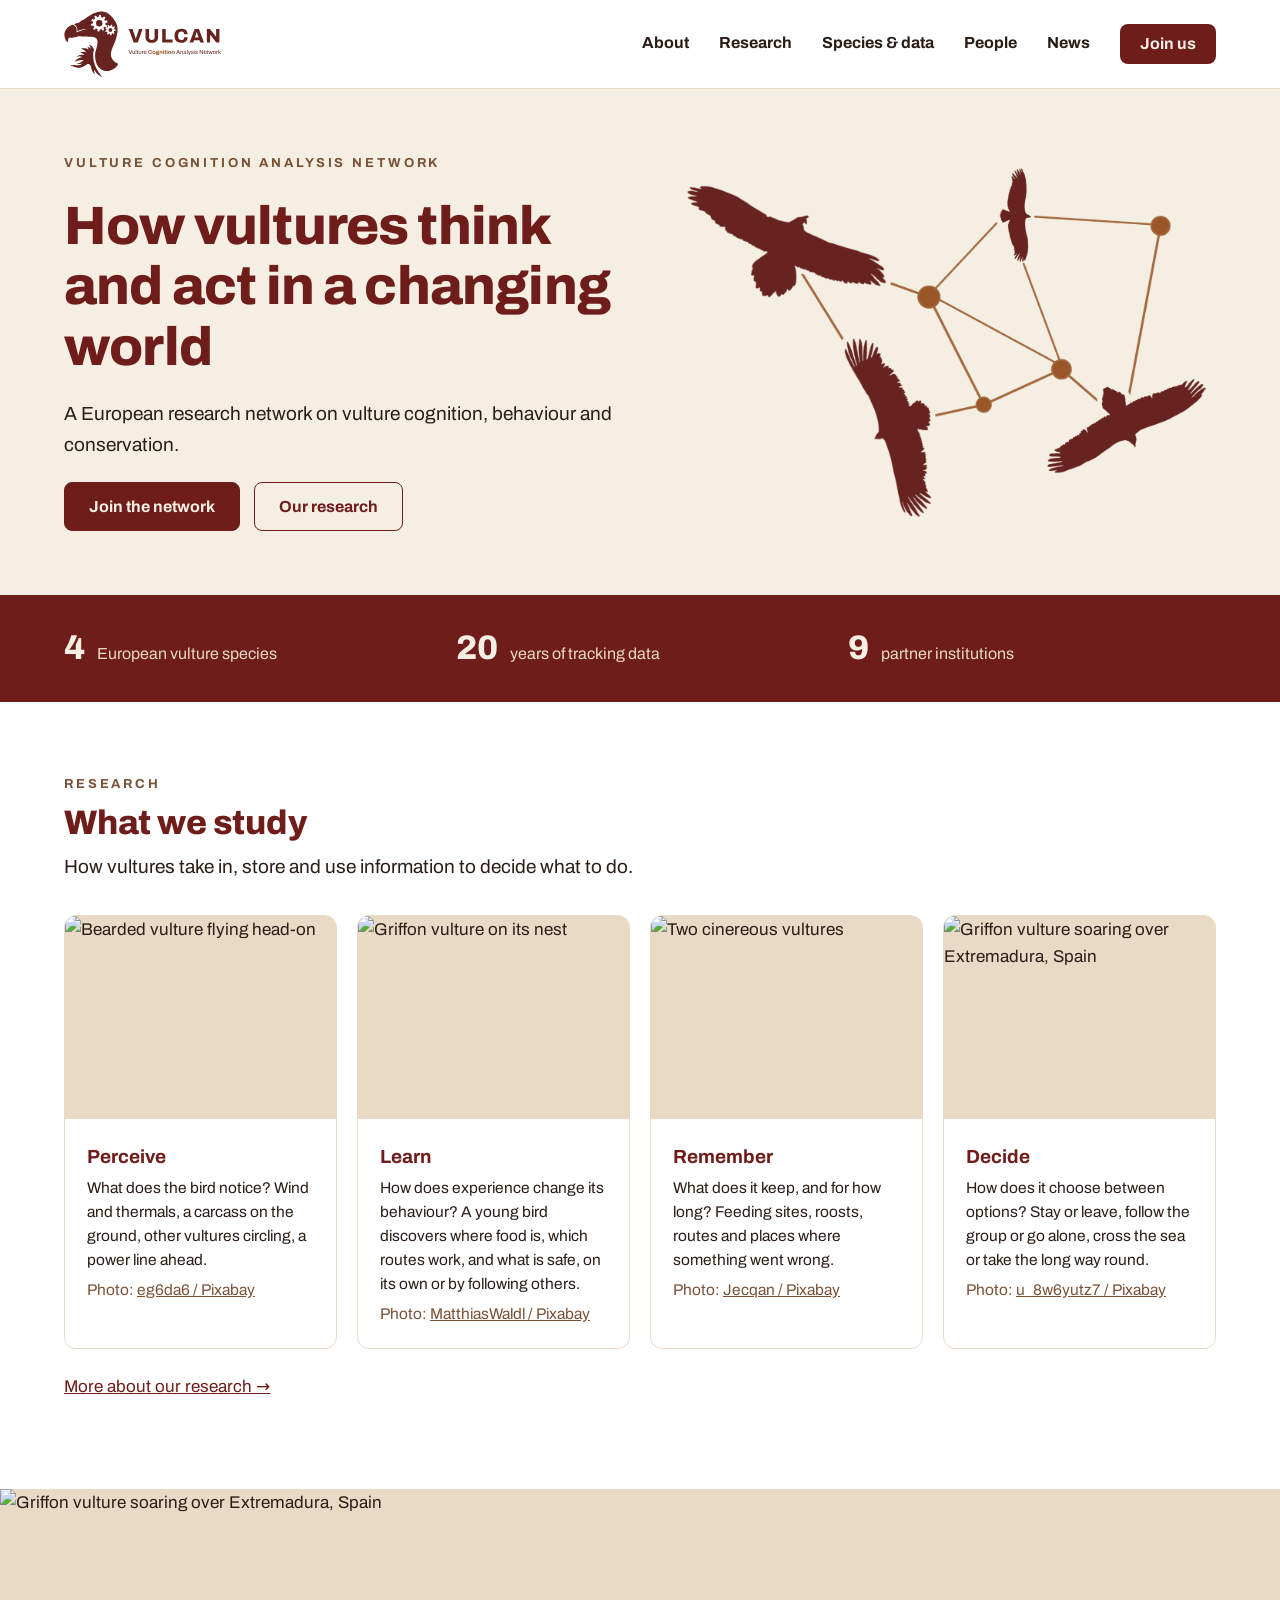
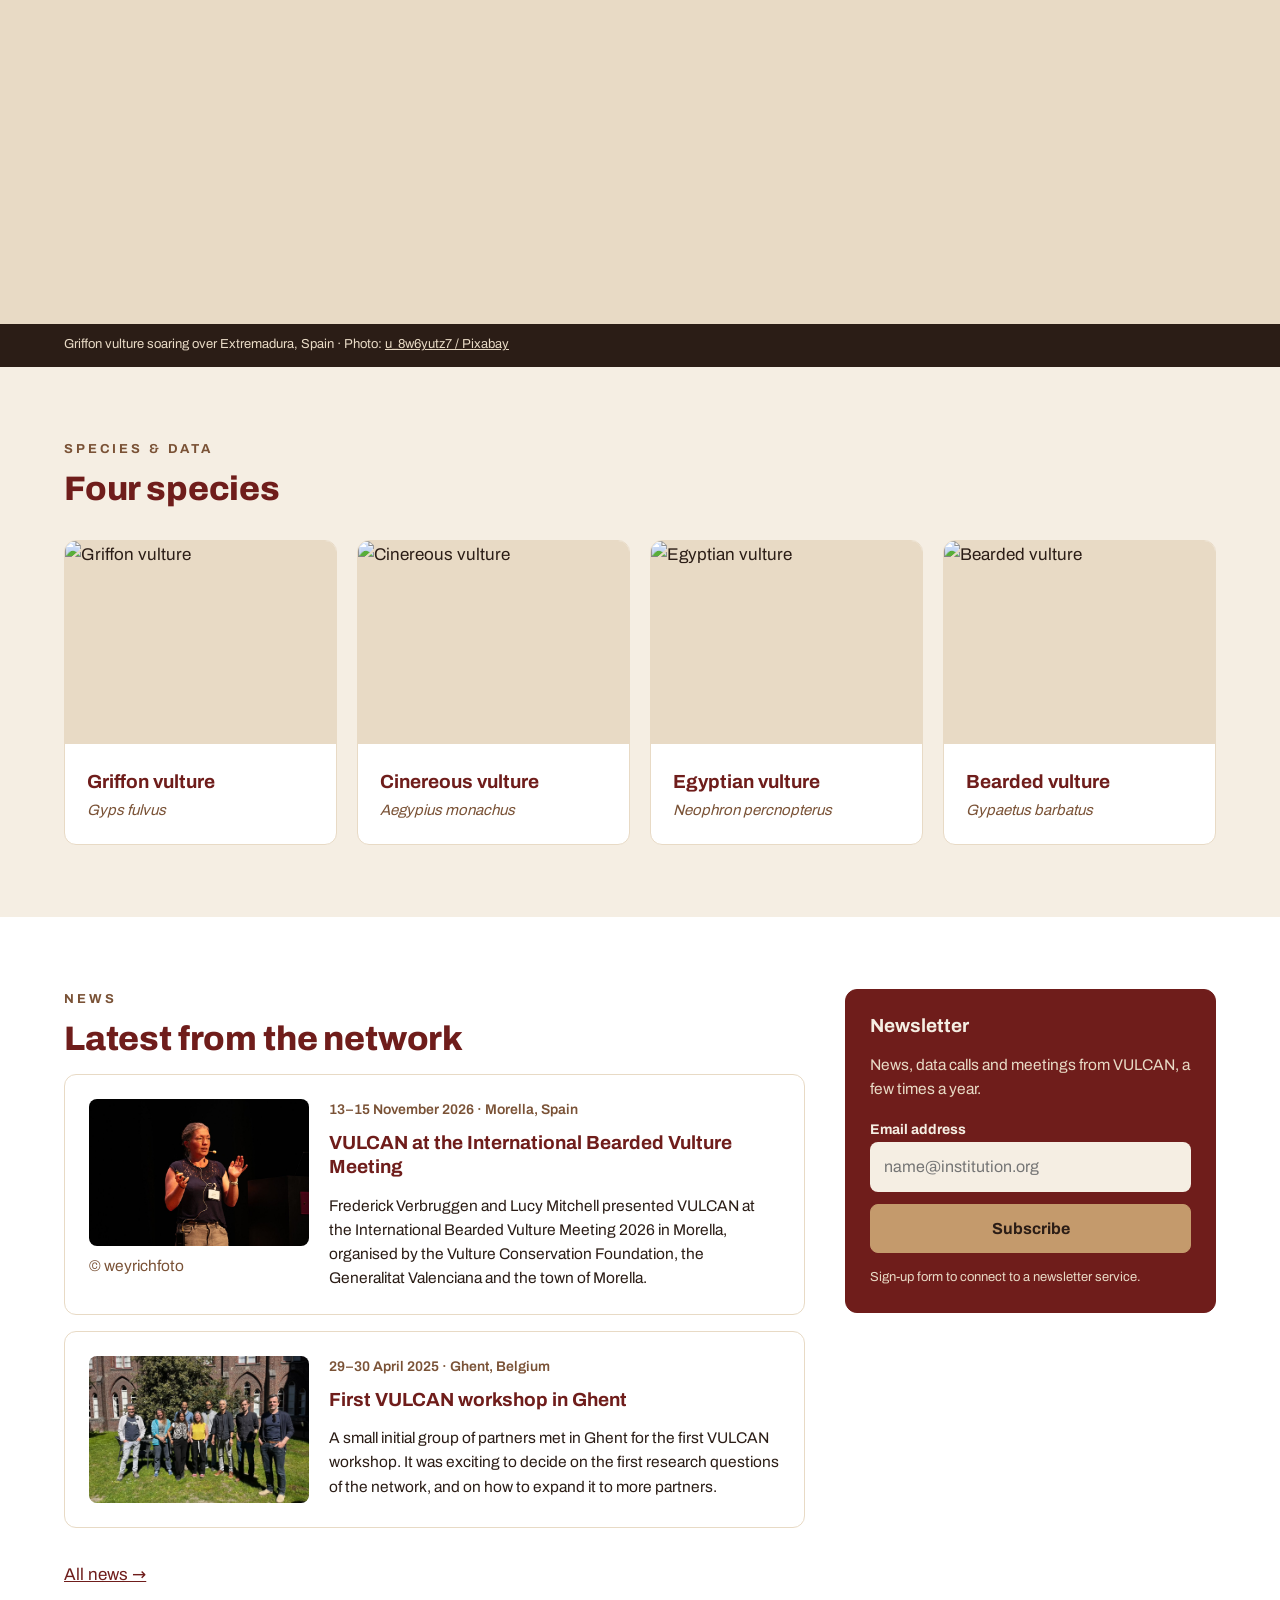
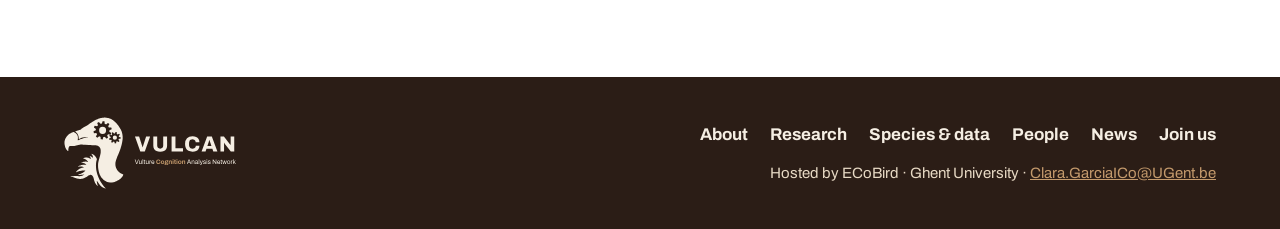
==== commit a0b65c24: "Add files via upload" ====
--- a/index.html
+++ b/index.html
@@ -37,7 +37,7 @@
 <section class="stats bg-burgundy" aria-label="Key numbers"><div class="wrap">
   <div class="stat"><b>4</b><span>European vulture species</span></div>
   <div class="stat"><b>20</b><span>years of tracking data</span></div>
-  <div class="stat"><b>[n]</b><span>partner institutions</span></div>
+  <div class="stat"><b>9</b><span>partner institutions</span></div>
 </div></section>
 <section><div class="wrap">
   <div class="section-head"><p class="kicker">Research</p><h2>What we study</h2><p class="lead">How vultures take in, store and use information to decide what to do.</p></div>
@@ -50,7 +50,7 @@
   <div class="grid g4"><a class="card species" href="species.html" style="text-decoration:none;color:inherit"><img class="photo" src="assets/img/species/griffon.jpg" onerror="this.onerror=null;this.src='https://cdn.pixabay.com/photo/2022/08/24/14/03/griffon-vulture-7407781_1280.jpg'" alt="Griffon vulture" loading="lazy" style="object-position:50% 35%"><div class="body"><h3>Griffon vulture</h3><p class="sci">Gyps fulvus</p></div></a><a class="card species" href="species.html" style="text-decoration:none;color:inherit"><img class="photo" src="assets/img/species/cinereous.jpg" onerror="this.onerror=null;this.src='https://cdn.pixabay.com/photo/2023/02/24/20/16/cinereous-vulture-7811766_1280.jpg'" alt="Cinereous vulture" loading="lazy" style="object-position:50% 40%"><div class="body"><h3>Cinereous vulture</h3><p class="sci">Aegypius monachus</p></div></a><a class="card species" href="species.html" style="text-decoration:none;color:inherit"><img class="photo" src="assets/img/species/egyptian-head.jpg" onerror="this.onerror=null;this.src='https://cdn.pixabay.com/photo/2018/03/19/15/02/egyptian-vulture-3240202_1280.jpg'" alt="Egyptian vulture" loading="lazy" style="object-position:50% 40%"><div class="body"><h3>Egyptian vulture</h3><p class="sci">Neophron percnopterus</p></div></a><a class="card species" href="species.html" style="text-decoration:none;color:inherit"><img class="photo" src="assets/img/species/bearded.jpg" onerror="this.onerror=null;this.src='https://cdn.pixabay.com/photo/2022/08/04/16/09/bird-7365012_1280.jpg'" alt="Bearded vulture" loading="lazy" style="object-position:50% 40%"><div class="body"><h3>Bearded vulture</h3><p class="sci">Gypaetus barbatus</p></div></a></div>
 </div></section>
 <section><div class="wrap split">
-  <div class="stack"><div class="section-head" style="margin:0"><p class="kicker">News</p><h2>Latest from the network</h2></div><article class="card news-item"><div class="thumb"><img src="assets/img/news/morella-2026.jpg" alt="VULCAN at the International Bearded Vulture Meeting" loading="lazy" onerror="this.remove()"></div><div><p class="meta">13–15 November 2026 · Morella, Spain</p><h3>VULCAN at the International Bearded Vulture Meeting</h3><p>Frederick Verbruggen and Lucy Mitchell presented VULCAN at the International Bearded Vulture Meeting 2026 in Morella. The meeting was organised by the Vulture Conservation Foundation, the Generalitat Valenciana and the town of Morella.</p></div></article><article class="card news-item"><div class="thumb"><img src="assets/img/news/ghent-workshop-2025.jpg" alt="First VULCAN workshop in Ghent" loading="lazy" onerror="this.remove()"></div><div><p class="meta">29–30 April 2025 · Ghent, Belgium</p><h3>First VULCAN workshop in Ghent</h3><p>Partners met in Ghent for the first VULCAN workshop. Together they set the first research questions of the network and agreed how partners share data and work together.</p></div></article>
+  <div class="stack"><div class="section-head" style="margin:0"><p class="kicker">News</p><h2>Latest from the network</h2></div><article class="card news-item"><div class="news-media"><img src="assets/img/news/morella-2026-1.jpg" alt="Lucy Mitchell presenting VULCAN in Morella" loading="lazy"><p class="credit">© weyrichfoto</p></div><div class="news-body"><p class="meta">13–15 November 2026 · Morella, Spain</p><h3>VULCAN at the International Bearded Vulture Meeting</h3><p>Frederick Verbruggen and Lucy Mitchell presented VULCAN at the International Bearded Vulture Meeting 2026 in Morella, organised by the Vulture Conservation Foundation, the Generalitat Valenciana and the town of Morella.</p></div></article><article class="card news-item"><div class="news-media"><img src="assets/img/news/ghent-workshop-2025.jpg" alt="Participants of the first VULCAN workshop in Ghent" loading="lazy"></div><div class="news-body"><p class="meta">29–30 April 2025 · Ghent, Belgium</p><h3>First VULCAN workshop in Ghent</h3><p>A small initial group of partners met in Ghent for the first VULCAN workshop. It was exciting to decide on the first research questions of the network, and on how to expand it to more partners.</p></div></article>
     <p><a href="news.html">All news →</a></p></div>
   <div class="card newsletter">
   <h3>Newsletter</h3>
@@ -69,7 +69,7 @@
     <a href="index.html"><img src="assets/img/logo-dark.svg" width="172" height="72" alt="VULCAN · Vulture Cognition Analysis Network"></a>
     <div class="foot-right">
       <nav class="foot-nav" aria-label="Footer"><a href="about.html">About</a><a href="research.html">Research</a><a href="species.html">Species &amp; data</a><a href="people.html">People</a><a href="news.html">News</a><a href="join.html">Join us</a></nav>
-      <p class="foot-meta">Hosted by ECoBird · Ghent University · <span class="placeholder">[contact email]</span></p>
+      <p class="foot-meta">Hosted by ECoBird · Ghent University · <a href="mailto:Clara.GarciaICo@UGent.be">Clara.GarciaICo@UGent.be</a></p>
     </div>
   </div>
 </footer>
--- a/assets/style.css
+++ b/assets/style.css
@@ -180,3 +180,25 @@
 .side-photo{margin:0}
 .side-photo .photo{border-radius:var(--radius)}
 .page-hero .lead{max-width:72ch}
+
+/* v15: news media, people, partners, about split, spacing */
+.news-item{display:grid;grid-template-columns:220px 1fr;gap:20px;align-items:start}
+.news-full{grid-template-columns:300px 1fr}
+.news-media{display:flex;flex-direction:column;gap:8px}
+.news-media img{width:100%;aspect-ratio:3/2;object-fit:cover;border-radius:8px;background:var(--sand);display:block}
+.news-media .credit{margin:0}
+.news-body{display:flex;flex-direction:column;gap:8px}
+.news-body p{margin:0}
+.thumb{display:none}
+.people-grid .person{align-items:center;text-align:center;padding:28px 20px}
+.avatar{width:128px;height:128px;border-radius:50%;background:var(--sand);margin-bottom:10px;overflow:hidden;flex-shrink:0}
+.partner-list{list-style:none;margin:0;padding:0;display:grid;grid-template-columns:repeat(3,1fr);gap:12px}
+.partner-list li{background:var(--white);border:1px solid var(--line);border-radius:10px;padding:16px 18px;display:flex;flex-direction:column;gap:2px}
+.partner-list span{font-size:14px;color:var(--muted)}
+.hero-split{display:grid !important;grid-template-columns:1.15fr 1fr;gap:48px;align-items:center}
+.hero-split .side-photo img{aspect-ratio:4/3}
+.hero-split figcaption{margin-top:8px}
+.prose h2{margin-bottom:18px}
+@media (max-width:900px){.hero-split{grid-template-columns:1fr}.partner-list{grid-template-columns:1fr 1fr}}
+@media (max-width:560px){.news-item,.news-full{grid-template-columns:1fr}.partner-list{grid-template-columns:1fr}}
+.foot-meta a{color:var(--tawny)}.foot-meta a:hover{color:var(--cream)}
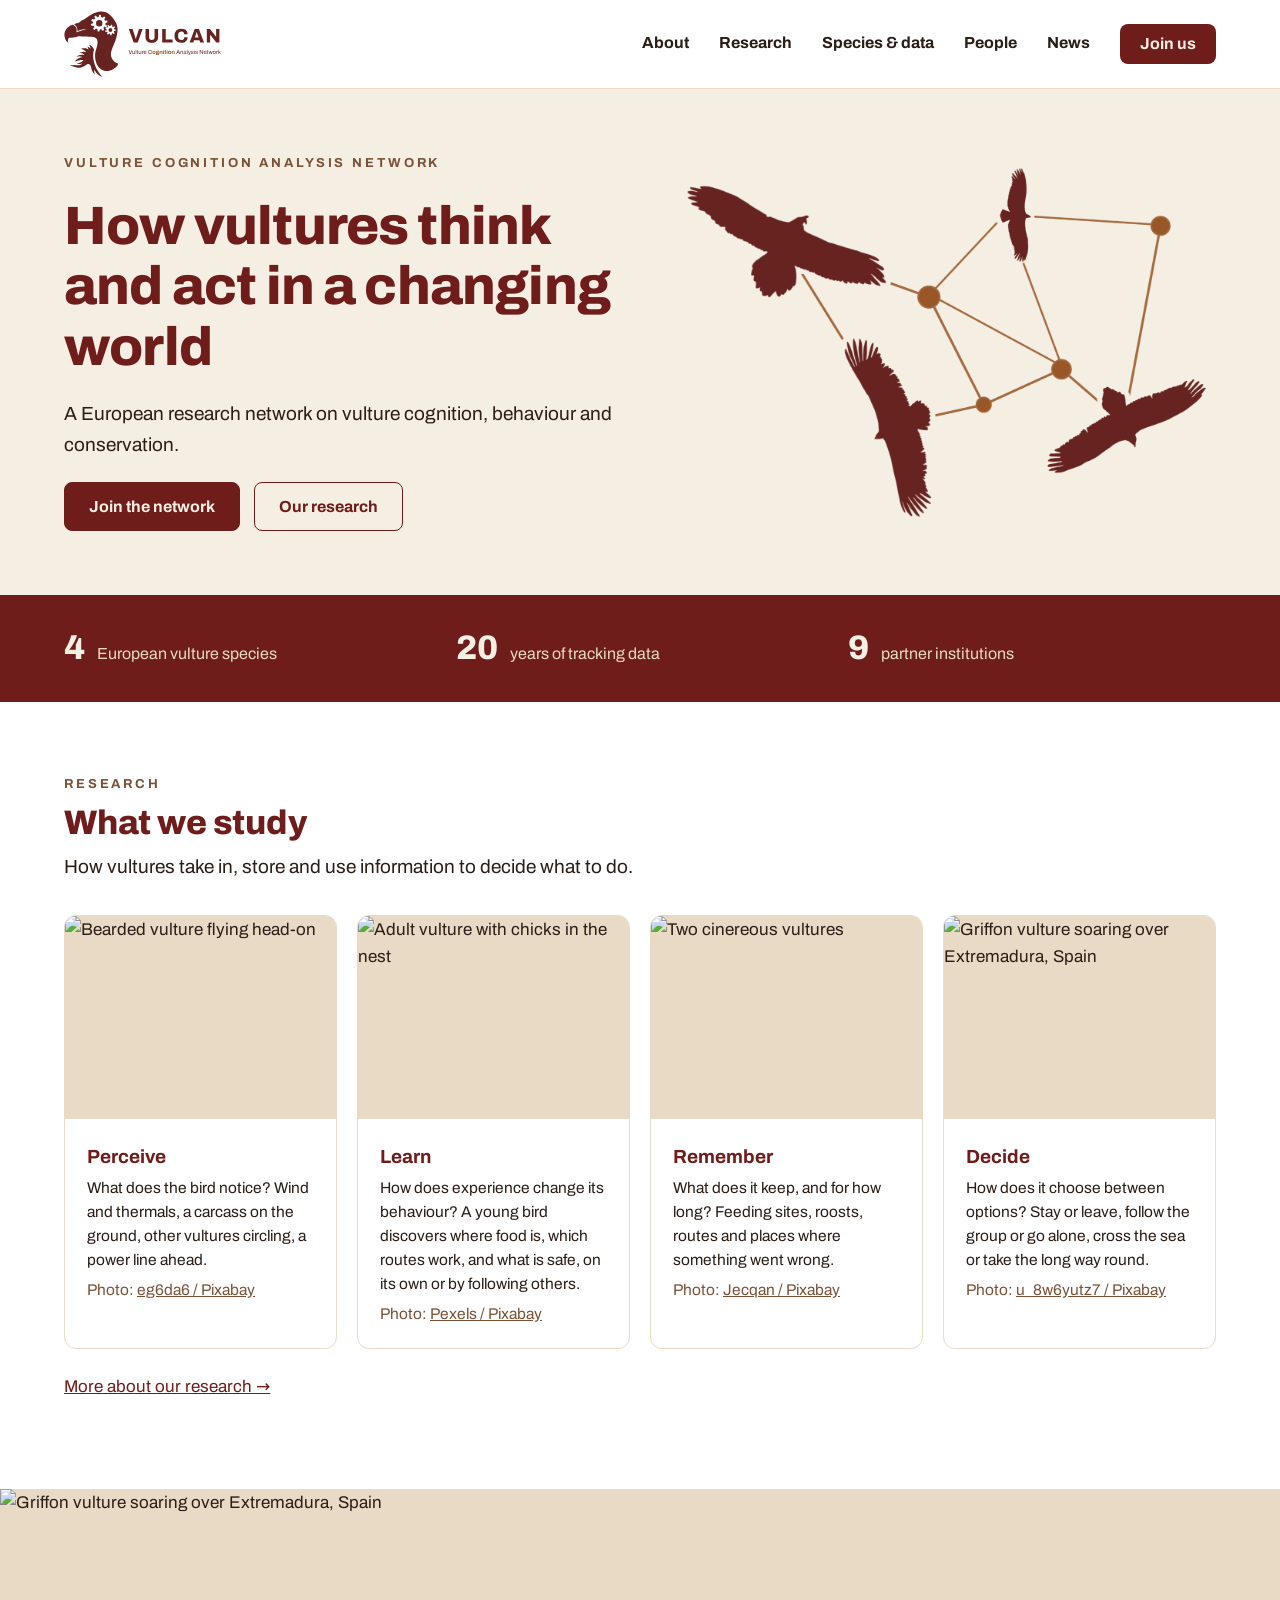
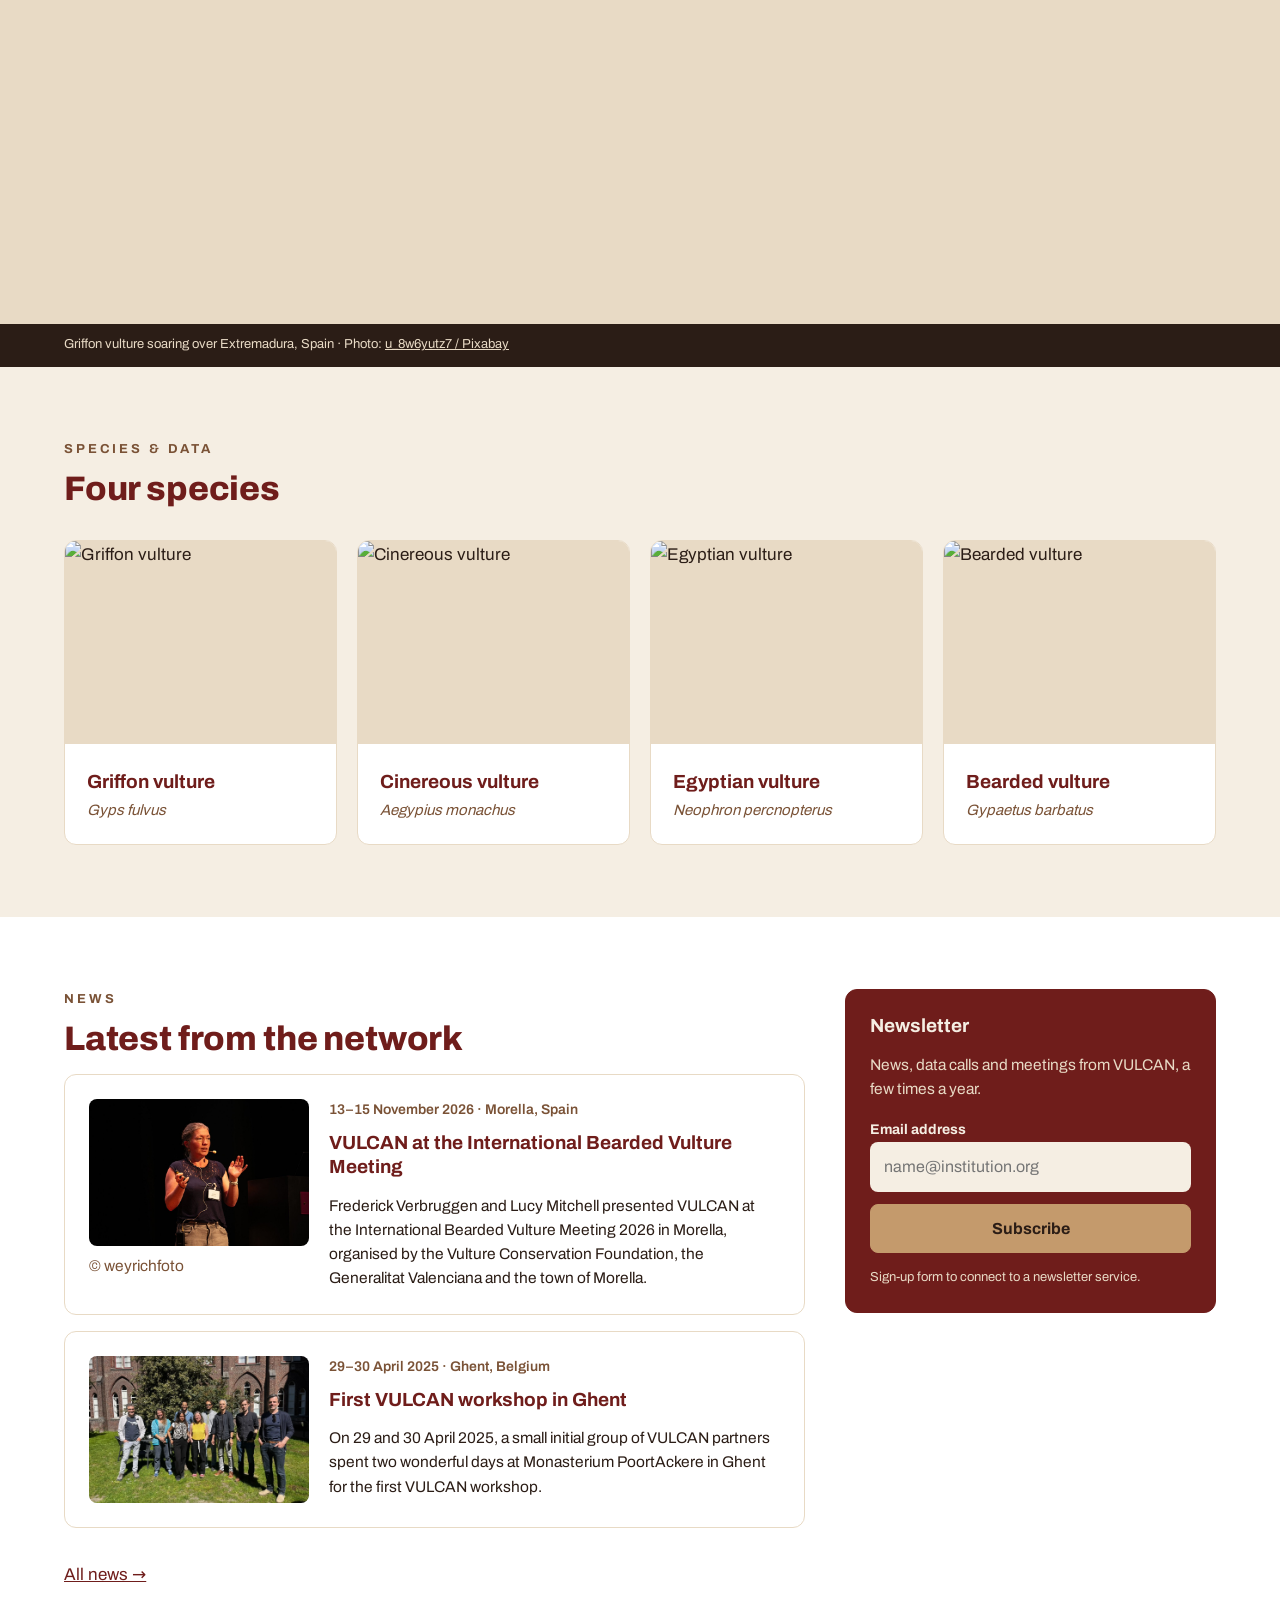
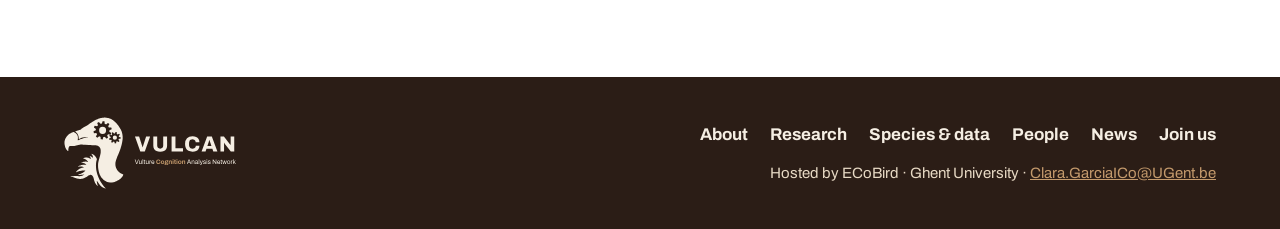
==== commit 347bd078: "Add files via upload" ====
--- a/index.html
+++ b/index.html
@@ -41,7 +41,7 @@
 </div></section>
 <section><div class="wrap">
   <div class="section-head"><p class="kicker">Research</p><h2>What we study</h2><p class="lead">How vultures take in, store and use information to decide what to do.</p></div>
-  <div class="grid g4"><article class="card photo-card"><img class="photo" src="assets/img/photos/bearded-flying.jpg" onerror="this.onerror=null;this.src='https://cdn.pixabay.com/photo/2021/07/05/14/44/bearded-vulture-6389342_1280.jpg'" alt="Bearded vulture flying head-on" loading="lazy" style="object-position:50% 50%"><div class="body"><h3>Perceive</h3><p>What does the bird notice? Wind and thermals, a carcass on the ground, other vultures circling, a power line ahead.</p><p class="credit">Photo: <a href="https://pixabay.com/photos/bearded-vulture-bird-animal-flying-6389342/">eg6da6 / Pixabay</a></p></div></article><article class="card photo-card"><img class="photo" src="assets/img/photos/griffon-nest.jpg" onerror="this.onerror=null;this.src='https://cdn.pixabay.com/photo/2022/04/16/16/32/vulture-7136568_1280.jpg'" alt="Griffon vulture on its nest" loading="lazy" style="object-position:50% 45%"><div class="body"><h3>Learn</h3><p>How does experience change its behaviour? A young bird discovers where food is, which routes work, and what is safe, on its own or by following others.</p><p class="credit">Photo: <a href="https://pixabay.com/photos/vulture-bird-birds-nest-zoo-7136568/">MatthiasWaldl / Pixabay</a></p></div></article><article class="card photo-card"><img class="photo" src="assets/img/photos/cinereous-pair.jpg" onerror="this.onerror=null;this.src='https://cdn.pixabay.com/photo/2022/08/24/14/15/eurasian-black-vultures-7407806_1280.jpg'" alt="Two cinereous vultures" loading="lazy" style="object-position:50% 40%"><div class="body"><h3>Remember</h3><p>What does it keep, and for how long? Feeding sites, roosts, routes and places where something went wrong.</p><p class="credit">Photo: <a href="https://pixabay.com/photos/eurasian-black-vultures-vultures-7407806/">Jecqan / Pixabay</a></p></div></article><article class="card photo-card"><img class="photo" src="assets/img/photos/griffon-flying.jpg" onerror="this.onerror=null;this.src='https://cdn.pixabay.com/photo/2020/04/22/10/00/bird-5077023_1280.jpg'" alt="Griffon vulture soaring over Extremadura, Spain" loading="lazy" style="object-position:50% 50%"><div class="body"><h3>Decide</h3><p>How does it choose between options? Stay or leave, follow the group or go alone, cross the sea or take the long way round.</p><p class="credit">Photo: <a href="https://pixabay.com/photos/bird-spain-nature-flying-5077023/">u_8w6yutz7 / Pixabay</a></p></div></article></div>
+  <div class="grid g4"><article class="card photo-card"><img class="photo" src="assets/img/photos/bearded-flying.jpg" onerror="this.onerror=null;this.src='https://cdn.pixabay.com/photo/2021/07/05/14/44/bearded-vulture-6389342_1280.jpg'" alt="Bearded vulture flying head-on" loading="lazy" style="object-position:50% 50%"><div class="body"><h3>Perceive</h3><p>What does the bird notice? Wind and thermals, a carcass on the ground, other vultures circling, a power line ahead.</p><p class="credit">Photo: <a href="https://pixabay.com/photos/bearded-vulture-bird-animal-flying-6389342/">eg6da6 / Pixabay</a></p></div></article><article class="card photo-card"><img class="photo" src="assets/img/photos/vulture-nest.jpg" onerror="this.onerror=null;this.src='https://cdn.pixabay.com/photo/2016/11/23/01/11/animals-1851641_1280.jpg'" alt="Adult vulture with chicks in the nest" loading="lazy" style="object-position:50% 50%"><div class="body"><h3>Learn</h3><p>How does experience change its behaviour? A young bird discovers where food is, which routes work, and what is safe, on its own or by following others.</p><p class="credit">Photo: <a href="https://pixabay.com/photos/animals-bird-nest-birds-feathers-1851641/">Pexels / Pixabay</a></p></div></article><article class="card photo-card"><img class="photo" src="assets/img/photos/cinereous-pair.jpg" onerror="this.onerror=null;this.src='https://cdn.pixabay.com/photo/2022/08/24/14/15/eurasian-black-vultures-7407806_1280.jpg'" alt="Two cinereous vultures" loading="lazy" style="object-position:50% 40%"><div class="body"><h3>Remember</h3><p>What does it keep, and for how long? Feeding sites, roosts, routes and places where something went wrong.</p><p class="credit">Photo: <a href="https://pixabay.com/photos/eurasian-black-vultures-vultures-7407806/">Jecqan / Pixabay</a></p></div></article><article class="card photo-card"><img class="photo" src="assets/img/photos/griffon-flying.jpg" onerror="this.onerror=null;this.src='https://cdn.pixabay.com/photo/2020/04/22/10/00/bird-5077023_1280.jpg'" alt="Griffon vulture soaring over Extremadura, Spain" loading="lazy" style="object-position:50% 50%"><div class="body"><h3>Decide</h3><p>How does it choose between options? Stay or leave, follow the group or go alone, cross the sea or take the long way round.</p><p class="credit">Photo: <a href="https://pixabay.com/photos/bird-spain-nature-flying-5077023/">u_8w6yutz7 / Pixabay</a></p></div></article></div>
   <p style="margin-top:24px"><a href="research.html">More about our research →</a></p>
 </div></section>
 <figure class="band"><img class="band-img" src="assets/img/photos/griffon-flying.jpg" onerror="this.onerror=null;this.src='https://cdn.pixabay.com/photo/2020/04/22/10/00/bird-5077023_1280.jpg'" alt="Griffon vulture soaring over Extremadura, Spain" loading="lazy" style="object-position:50% 50%"><figcaption class="wrap">Griffon vulture soaring over Extremadura, Spain · Photo: <a href="https://pixabay.com/photos/bird-spain-nature-flying-5077023/">u_8w6yutz7 / Pixabay</a></figcaption></figure>
@@ -50,7 +50,7 @@
   <div class="grid g4"><a class="card species" href="species.html" style="text-decoration:none;color:inherit"><img class="photo" src="assets/img/species/griffon.jpg" onerror="this.onerror=null;this.src='https://cdn.pixabay.com/photo/2022/08/24/14/03/griffon-vulture-7407781_1280.jpg'" alt="Griffon vulture" loading="lazy" style="object-position:50% 35%"><div class="body"><h3>Griffon vulture</h3><p class="sci">Gyps fulvus</p></div></a><a class="card species" href="species.html" style="text-decoration:none;color:inherit"><img class="photo" src="assets/img/species/cinereous.jpg" onerror="this.onerror=null;this.src='https://cdn.pixabay.com/photo/2023/02/24/20/16/cinereous-vulture-7811766_1280.jpg'" alt="Cinereous vulture" loading="lazy" style="object-position:50% 40%"><div class="body"><h3>Cinereous vulture</h3><p class="sci">Aegypius monachus</p></div></a><a class="card species" href="species.html" style="text-decoration:none;color:inherit"><img class="photo" src="assets/img/species/egyptian-head.jpg" onerror="this.onerror=null;this.src='https://cdn.pixabay.com/photo/2018/03/19/15/02/egyptian-vulture-3240202_1280.jpg'" alt="Egyptian vulture" loading="lazy" style="object-position:50% 40%"><div class="body"><h3>Egyptian vulture</h3><p class="sci">Neophron percnopterus</p></div></a><a class="card species" href="species.html" style="text-decoration:none;color:inherit"><img class="photo" src="assets/img/species/bearded.jpg" onerror="this.onerror=null;this.src='https://cdn.pixabay.com/photo/2022/08/04/16/09/bird-7365012_1280.jpg'" alt="Bearded vulture" loading="lazy" style="object-position:50% 40%"><div class="body"><h3>Bearded vulture</h3><p class="sci">Gypaetus barbatus</p></div></a></div>
 </div></section>
 <section><div class="wrap split">
-  <div class="stack"><div class="section-head" style="margin:0"><p class="kicker">News</p><h2>Latest from the network</h2></div><article class="card news-item"><div class="news-media"><img src="assets/img/news/morella-2026-1.jpg" alt="Lucy Mitchell presenting VULCAN in Morella" loading="lazy"><p class="credit">© weyrichfoto</p></div><div class="news-body"><p class="meta">13–15 November 2026 · Morella, Spain</p><h3>VULCAN at the International Bearded Vulture Meeting</h3><p>Frederick Verbruggen and Lucy Mitchell presented VULCAN at the International Bearded Vulture Meeting 2026 in Morella, organised by the Vulture Conservation Foundation, the Generalitat Valenciana and the town of Morella.</p></div></article><article class="card news-item"><div class="news-media"><img src="assets/img/news/ghent-workshop-2025.jpg" alt="Participants of the first VULCAN workshop in Ghent" loading="lazy"></div><div class="news-body"><p class="meta">29–30 April 2025 · Ghent, Belgium</p><h3>First VULCAN workshop in Ghent</h3><p>A small initial group of partners met in Ghent for the first VULCAN workshop. It was exciting to decide on the first research questions of the network, and on how to expand it to more partners.</p></div></article>
+  <div class="stack"><div class="section-head" style="margin:0"><p class="kicker">News</p><h2>Latest from the network</h2></div><article class="card news-item"><div class="news-media"><img src="assets/img/news/morella-2026-1.jpg" alt="Lucy Mitchell presenting VULCAN in Morella" loading="lazy"><p class="credit">© weyrichfoto</p></div><div class="news-body"><p class="meta">13–15 November 2026 · Morella, Spain</p><h3>VULCAN at the International Bearded Vulture Meeting</h3><p>Frederick Verbruggen and Lucy Mitchell presented VULCAN at the International Bearded Vulture Meeting 2026 in Morella, organised by the Vulture Conservation Foundation, the Generalitat Valenciana and the town of Morella.</p></div></article><article class="card news-item"><div class="news-media"><img src="assets/img/news/ghent-workshop-2025.jpg" alt="Participants of the first VULCAN workshop in Ghent" loading="lazy"></div><div class="news-body"><p class="meta">29–30 April 2025 · Ghent, Belgium</p><h3>First VULCAN workshop in Ghent</h3><p>On 29 and 30 April 2025, a small initial group of VULCAN partners spent two wonderful days at Monasterium PoortAckere in Ghent for the first VULCAN workshop.</p></div></article>
     <p><a href="news.html">All news →</a></p></div>
   <div class="card newsletter">
   <h3>Newsletter</h3>
--- a/assets/style.css
+++ b/assets/style.css
@@ -202,3 +202,11 @@
 @media (max-width:900px){.hero-split{grid-template-columns:1fr}.partner-list{grid-template-columns:1fr 1fr}}
 @media (max-width:560px){.news-item,.news-full{grid-template-columns:1fr}.partner-list{grid-template-columns:1fr}}
 .foot-meta a{color:var(--tawny)}.foot-meta a:hover{color:var(--cream)}
+
+/* v16 */
+.hero-split{grid-template-columns:minmax(0,1.7fr) minmax(0,1fr) !important}
+.hero-split .side-photo{max-width:400px;justify-self:end;width:100%}
+.split .prose h2,.prose>h2{margin-bottom:28px}
+.plogo{height:64px;display:flex;align-items:center;margin-bottom:10px}
+.plogo img{max-height:64px;max-width:180px;object-fit:contain}
+@media (max-width:900px){.hero-split .side-photo{justify-self:start}}
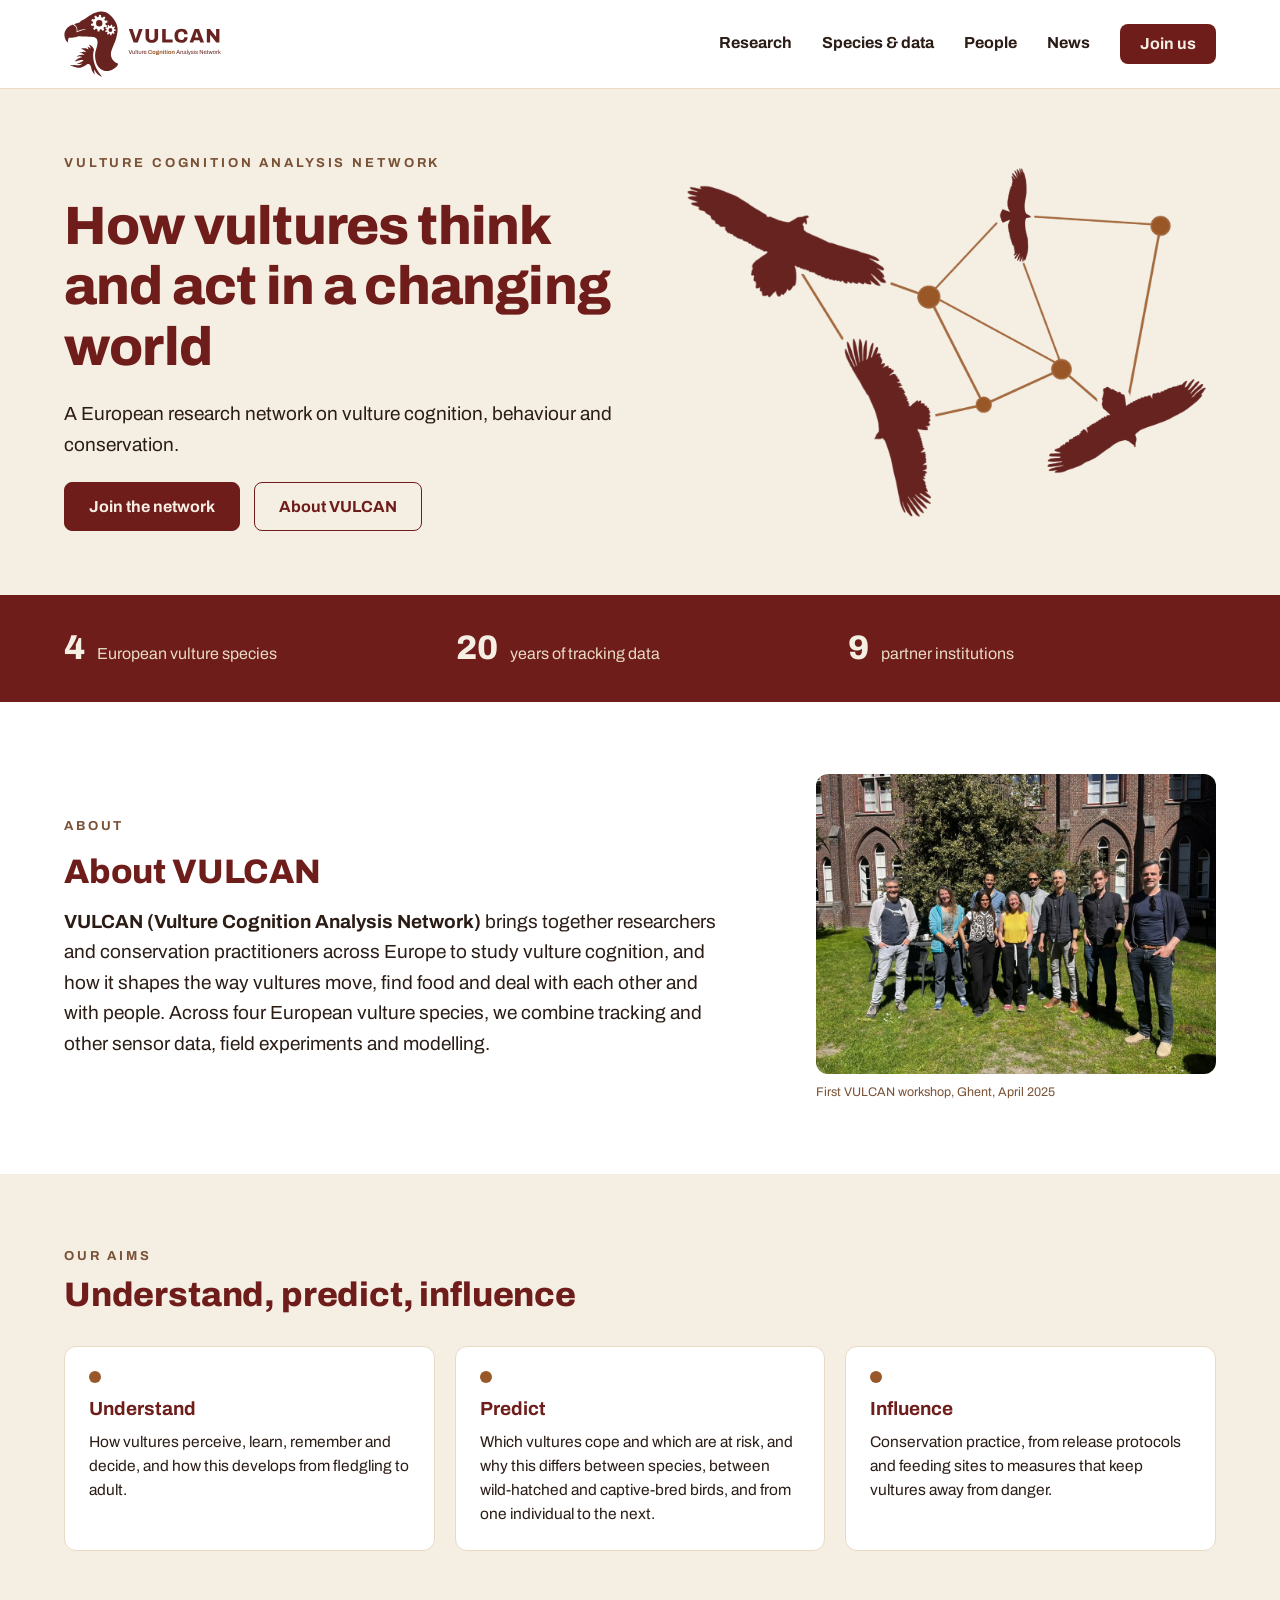
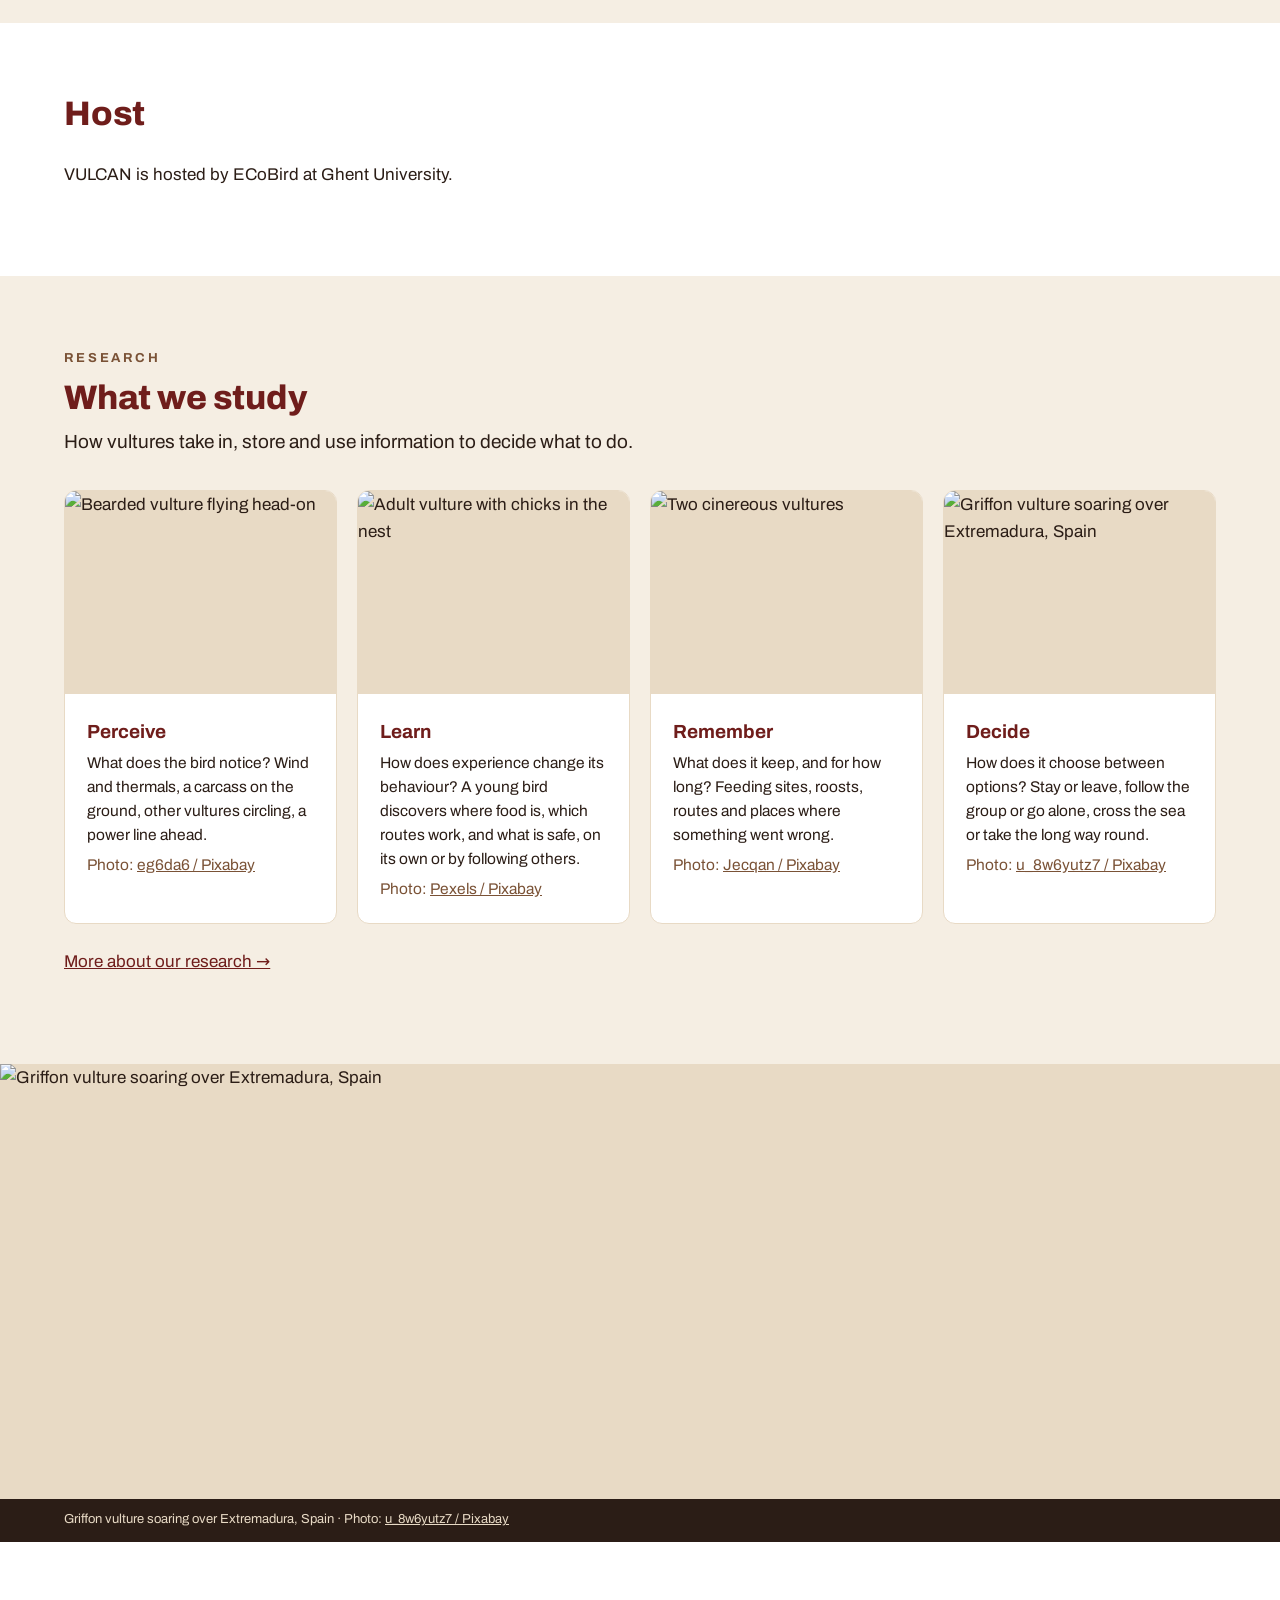
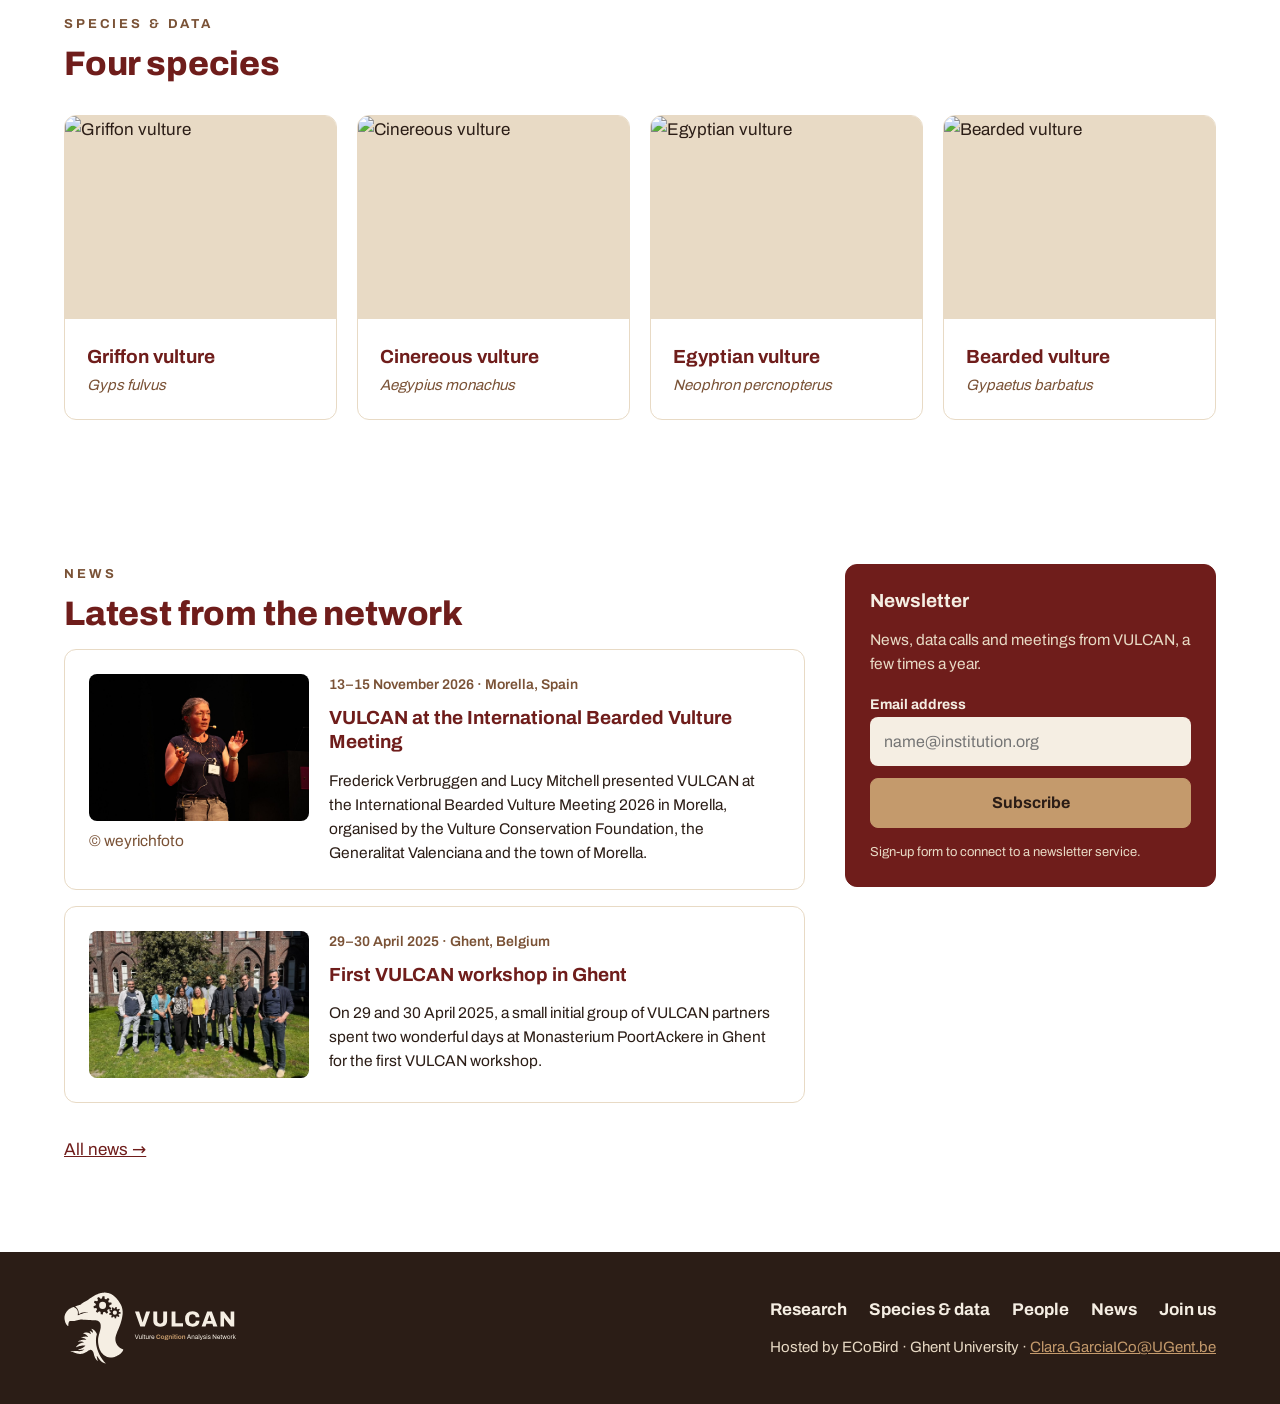
==== commit ed721519: "Add files via upload" ====
--- a/index.html
+++ b/index.html
@@ -21,7 +21,7 @@
   <div class="wrap">
     <a class="brand" href="index.html"><img src="assets/img/logo.svg" width="157" height="66" alt="VULCAN · Vulture Cognition Analysis Network · home"></a>
     <button class="menu-toggle" aria-expanded="false" aria-controls="nav">Menu</button>
-    <nav class="nav" id="nav" aria-label="Main"><a href="about.html">About</a><a href="research.html">Research</a><a href="species.html">Species &amp; data</a><a href="people.html">People</a><a href="news.html">News</a><a class="btn" href="join.html">Join us</a></nav>
+    <nav class="nav" id="nav" aria-label="Main"><a href="research.html">Research</a><a href="species.html">Species &amp; data</a><a href="people.html">People</a><a href="news.html">News</a><a class="btn" href="join.html">Join us</a></nav>
   </div>
 </header>
 <main id="main">
@@ -30,7 +30,7 @@
     <p class="kicker">Vulture Cognition Analysis Network</p>
     <h1>How vultures think and act in a changing world</h1>
     <p class="lead">A European research network on vulture cognition, behaviour and conservation.</p>
-    <div class="hero-actions"><a class="btn btn-primary" href="join.html">Join the network</a><a class="btn btn-ghost" href="research.html">Our research</a></div>
+    <div class="hero-actions"><a class="btn btn-primary" href="join.html">Join the network</a><a class="btn btn-ghost" href="#about">About VULCAN</a></div>
   </div>
   <div class="hero-art"><img src="assets/img/network.png" width="560" height="384" alt="Four European vulture species linked as nodes in a network"></div>
 </div></section>
@@ -39,13 +39,27 @@
   <div class="stat"><b>20</b><span>years of tracking data</span></div>
   <div class="stat"><b>9</b><span>partner institutions</span></div>
 </div></section>
-<section><div class="wrap">
+
+<section id="about"><div class="wrap hero-split">
+  <div class="stack"><p class="kicker">About</p><h2>About VULCAN</h2><p class="lead"><b>VULCAN (Vulture Cognition Analysis Network)</b> brings together researchers and conservation practitioners across Europe to study vulture cognition, and how it shapes the way vultures move, find food and deal with each other and with people. Across four European vulture species, we combine tracking and other sensor data, field experiments and modelling.</p></div>
+  <figure class="side-photo"><img class="photo" src="assets/img/news/ghent-workshop-2025.jpg" alt="Participants of the first VULCAN workshop in Ghent" loading="lazy"><figcaption class="credit">First VULCAN workshop, Ghent, April 2025</figcaption></figure>
+</div></section>
+<section class="bg-cream"><div class="wrap">
+  <div class="section-head"><p class="kicker">Our aims</p><h2>Understand, predict, influence</h2></div>
+  <div class="grid g3">
+    <div class="card"><div class="card-dot" aria-hidden="true"></div><h3>Understand</h3><p>How vultures perceive, learn, remember and decide, and how this develops from fledgling to adult.</p></div>
+    <div class="card"><div class="card-dot" aria-hidden="true"></div><h3>Predict</h3><p>Which vultures cope and which are at risk, and why this differs between species, between wild-hatched and captive-bred birds, and from one individual to the next.</p></div>
+    <div class="card"><div class="card-dot" aria-hidden="true"></div><h3>Influence</h3><p>Conservation practice, from release protocols and feeding sites to measures that keep vultures away from danger.</p></div>
+  </div>
+</div></section>
+<section><div class="wrap prose"><h2>Host</h2><p>VULCAN is hosted by ECoBird at Ghent University.</p></div></section>
+<section class="bg-cream"><div class="wrap">
   <div class="section-head"><p class="kicker">Research</p><h2>What we study</h2><p class="lead">How vultures take in, store and use information to decide what to do.</p></div>
   <div class="grid g4"><article class="card photo-card"><img class="photo" src="assets/img/photos/bearded-flying.jpg" onerror="this.onerror=null;this.src='https://cdn.pixabay.com/photo/2021/07/05/14/44/bearded-vulture-6389342_1280.jpg'" alt="Bearded vulture flying head-on" loading="lazy" style="object-position:50% 50%"><div class="body"><h3>Perceive</h3><p>What does the bird notice? Wind and thermals, a carcass on the ground, other vultures circling, a power line ahead.</p><p class="credit">Photo: <a href="https://pixabay.com/photos/bearded-vulture-bird-animal-flying-6389342/">eg6da6 / Pixabay</a></p></div></article><article class="card photo-card"><img class="photo" src="assets/img/photos/vulture-nest.jpg" onerror="this.onerror=null;this.src='https://cdn.pixabay.com/photo/2016/11/23/01/11/animals-1851641_1280.jpg'" alt="Adult vulture with chicks in the nest" loading="lazy" style="object-position:50% 50%"><div class="body"><h3>Learn</h3><p>How does experience change its behaviour? A young bird discovers where food is, which routes work, and what is safe, on its own or by following others.</p><p class="credit">Photo: <a href="https://pixabay.com/photos/animals-bird-nest-birds-feathers-1851641/">Pexels / Pixabay</a></p></div></article><article class="card photo-card"><img class="photo" src="assets/img/photos/cinereous-pair.jpg" onerror="this.onerror=null;this.src='https://cdn.pixabay.com/photo/2022/08/24/14/15/eurasian-black-vultures-7407806_1280.jpg'" alt="Two cinereous vultures" loading="lazy" style="object-position:50% 40%"><div class="body"><h3>Remember</h3><p>What does it keep, and for how long? Feeding sites, roosts, routes and places where something went wrong.</p><p class="credit">Photo: <a href="https://pixabay.com/photos/eurasian-black-vultures-vultures-7407806/">Jecqan / Pixabay</a></p></div></article><article class="card photo-card"><img class="photo" src="assets/img/photos/griffon-flying.jpg" onerror="this.onerror=null;this.src='https://cdn.pixabay.com/photo/2020/04/22/10/00/bird-5077023_1280.jpg'" alt="Griffon vulture soaring over Extremadura, Spain" loading="lazy" style="object-position:50% 50%"><div class="body"><h3>Decide</h3><p>How does it choose between options? Stay or leave, follow the group or go alone, cross the sea or take the long way round.</p><p class="credit">Photo: <a href="https://pixabay.com/photos/bird-spain-nature-flying-5077023/">u_8w6yutz7 / Pixabay</a></p></div></article></div>
   <p style="margin-top:24px"><a href="research.html">More about our research →</a></p>
 </div></section>
 <figure class="band"><img class="band-img" src="assets/img/photos/griffon-flying.jpg" onerror="this.onerror=null;this.src='https://cdn.pixabay.com/photo/2020/04/22/10/00/bird-5077023_1280.jpg'" alt="Griffon vulture soaring over Extremadura, Spain" loading="lazy" style="object-position:50% 50%"><figcaption class="wrap">Griffon vulture soaring over Extremadura, Spain · Photo: <a href="https://pixabay.com/photos/bird-spain-nature-flying-5077023/">u_8w6yutz7 / Pixabay</a></figcaption></figure>
-<section class="bg-cream"><div class="wrap">
+<section><div class="wrap">
   <div class="section-head"><p class="kicker">Species &amp; data</p><h2>Four species</h2></div>
   <div class="grid g4"><a class="card species" href="species.html" style="text-decoration:none;color:inherit"><img class="photo" src="assets/img/species/griffon.jpg" onerror="this.onerror=null;this.src='https://cdn.pixabay.com/photo/2022/08/24/14/03/griffon-vulture-7407781_1280.jpg'" alt="Griffon vulture" loading="lazy" style="object-position:50% 35%"><div class="body"><h3>Griffon vulture</h3><p class="sci">Gyps fulvus</p></div></a><a class="card species" href="species.html" style="text-decoration:none;color:inherit"><img class="photo" src="assets/img/species/cinereous.jpg" onerror="this.onerror=null;this.src='https://cdn.pixabay.com/photo/2023/02/24/20/16/cinereous-vulture-7811766_1280.jpg'" alt="Cinereous vulture" loading="lazy" style="object-position:50% 40%"><div class="body"><h3>Cinereous vulture</h3><p class="sci">Aegypius monachus</p></div></a><a class="card species" href="species.html" style="text-decoration:none;color:inherit"><img class="photo" src="assets/img/species/egyptian-head.jpg" onerror="this.onerror=null;this.src='https://cdn.pixabay.com/photo/2018/03/19/15/02/egyptian-vulture-3240202_1280.jpg'" alt="Egyptian vulture" loading="lazy" style="object-position:50% 40%"><div class="body"><h3>Egyptian vulture</h3><p class="sci">Neophron percnopterus</p></div></a><a class="card species" href="species.html" style="text-decoration:none;color:inherit"><img class="photo" src="assets/img/species/bearded.jpg" onerror="this.onerror=null;this.src='https://cdn.pixabay.com/photo/2022/08/04/16/09/bird-7365012_1280.jpg'" alt="Bearded vulture" loading="lazy" style="object-position:50% 40%"><div class="body"><h3>Bearded vulture</h3><p class="sci">Gypaetus barbatus</p></div></a></div>
 </div></section>
@@ -68,7 +82,7 @@
   <div class="wrap">
     <a href="index.html"><img src="assets/img/logo-dark.svg" width="172" height="72" alt="VULCAN · Vulture Cognition Analysis Network"></a>
     <div class="foot-right">
-      <nav class="foot-nav" aria-label="Footer"><a href="about.html">About</a><a href="research.html">Research</a><a href="species.html">Species &amp; data</a><a href="people.html">People</a><a href="news.html">News</a><a href="join.html">Join us</a></nav>
+      <nav class="foot-nav" aria-label="Footer"><a href="research.html">Research</a><a href="species.html">Species &amp; data</a><a href="people.html">People</a><a href="news.html">News</a><a href="join.html">Join us</a></nav>
       <p class="foot-meta">Hosted by ECoBird · Ghent University · <a href="mailto:Clara.GarciaICo@UGent.be">Clara.GarciaICo@UGent.be</a></p>
     </div>
   </div>
--- a/assets/style.css
+++ b/assets/style.css
@@ -210,3 +210,7 @@
 .plogo{height:64px;display:flex;align-items:center;margin-bottom:10px}
 .plogo img{max-height:64px;max-width:180px;object-fit:contain}
 @media (max-width:900px){.hero-split .side-photo{justify-self:start}}
+
+.plogo img{max-height:72px;max-width:190px}
+.people-grid.g4 .avatar{width:112px;height:112px}
+@media (max-width:1060px){.people-grid.g4{grid-template-columns:repeat(2,1fr)}}
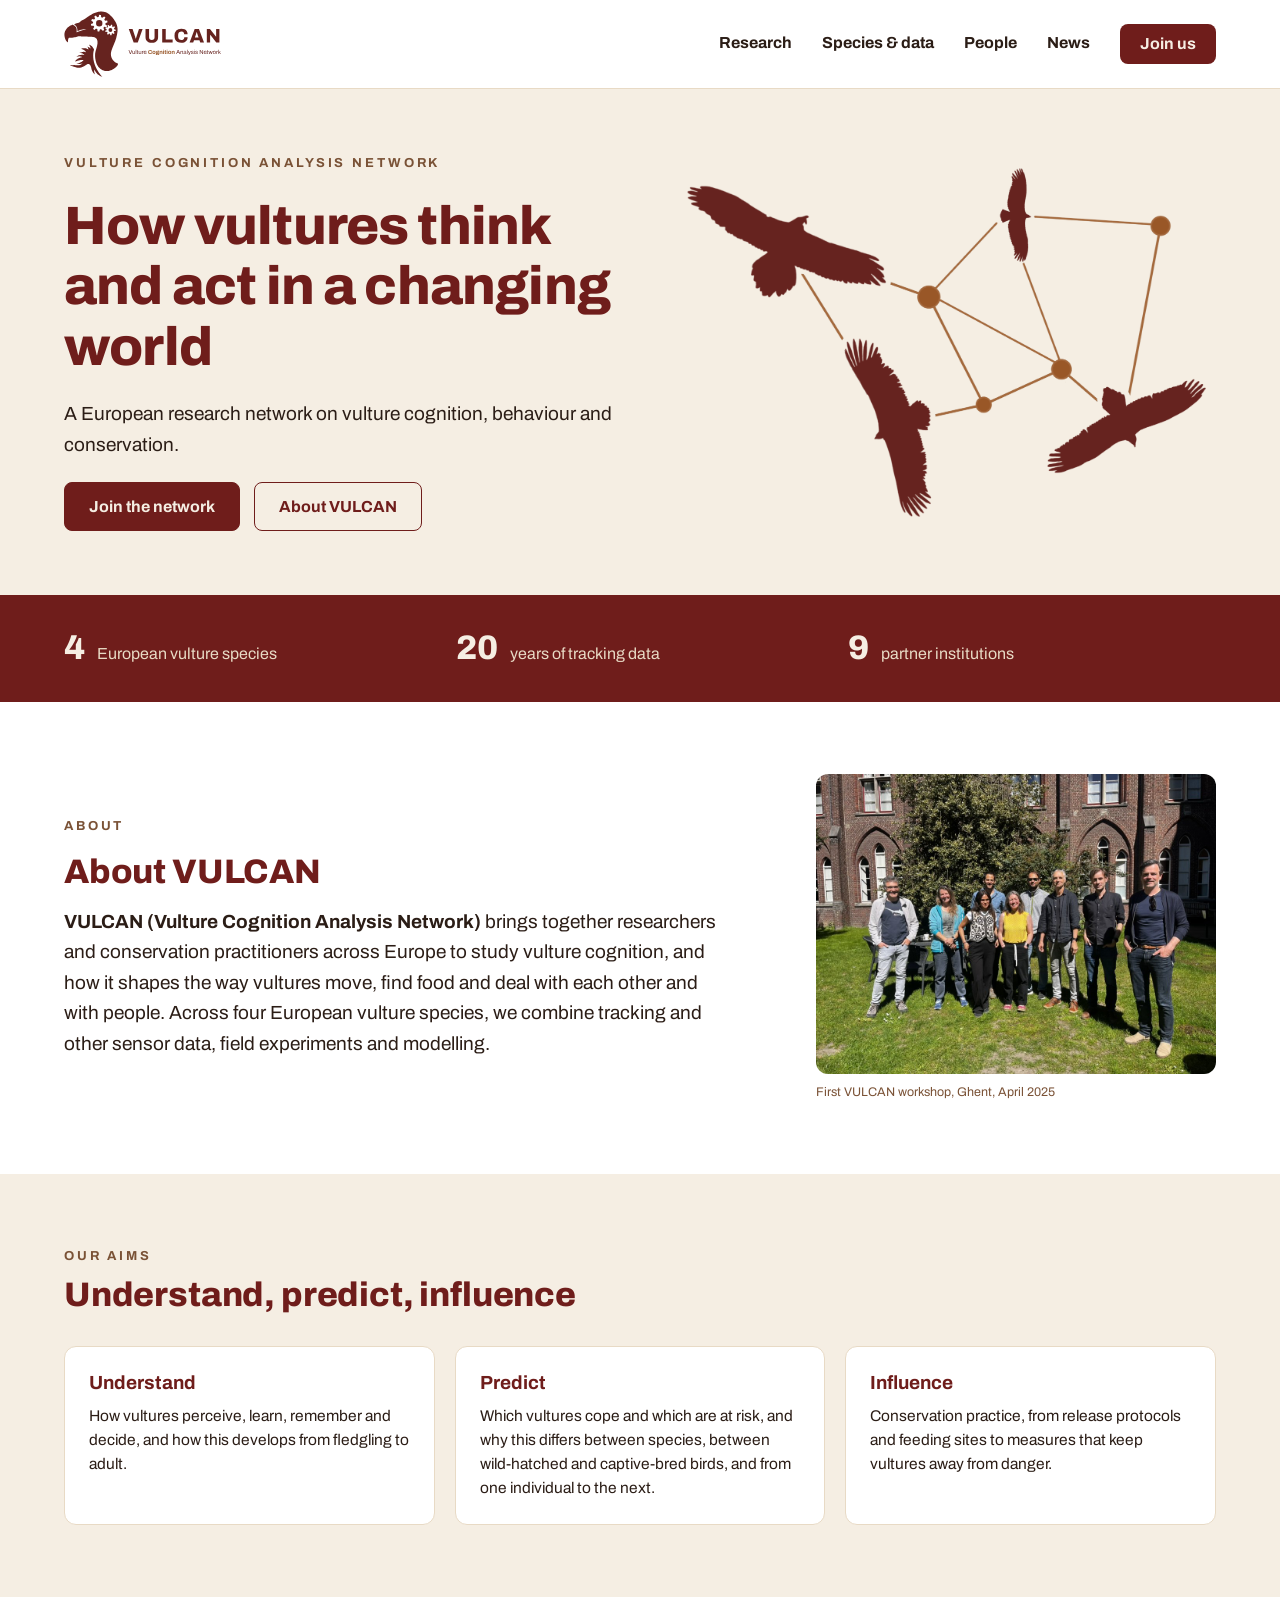
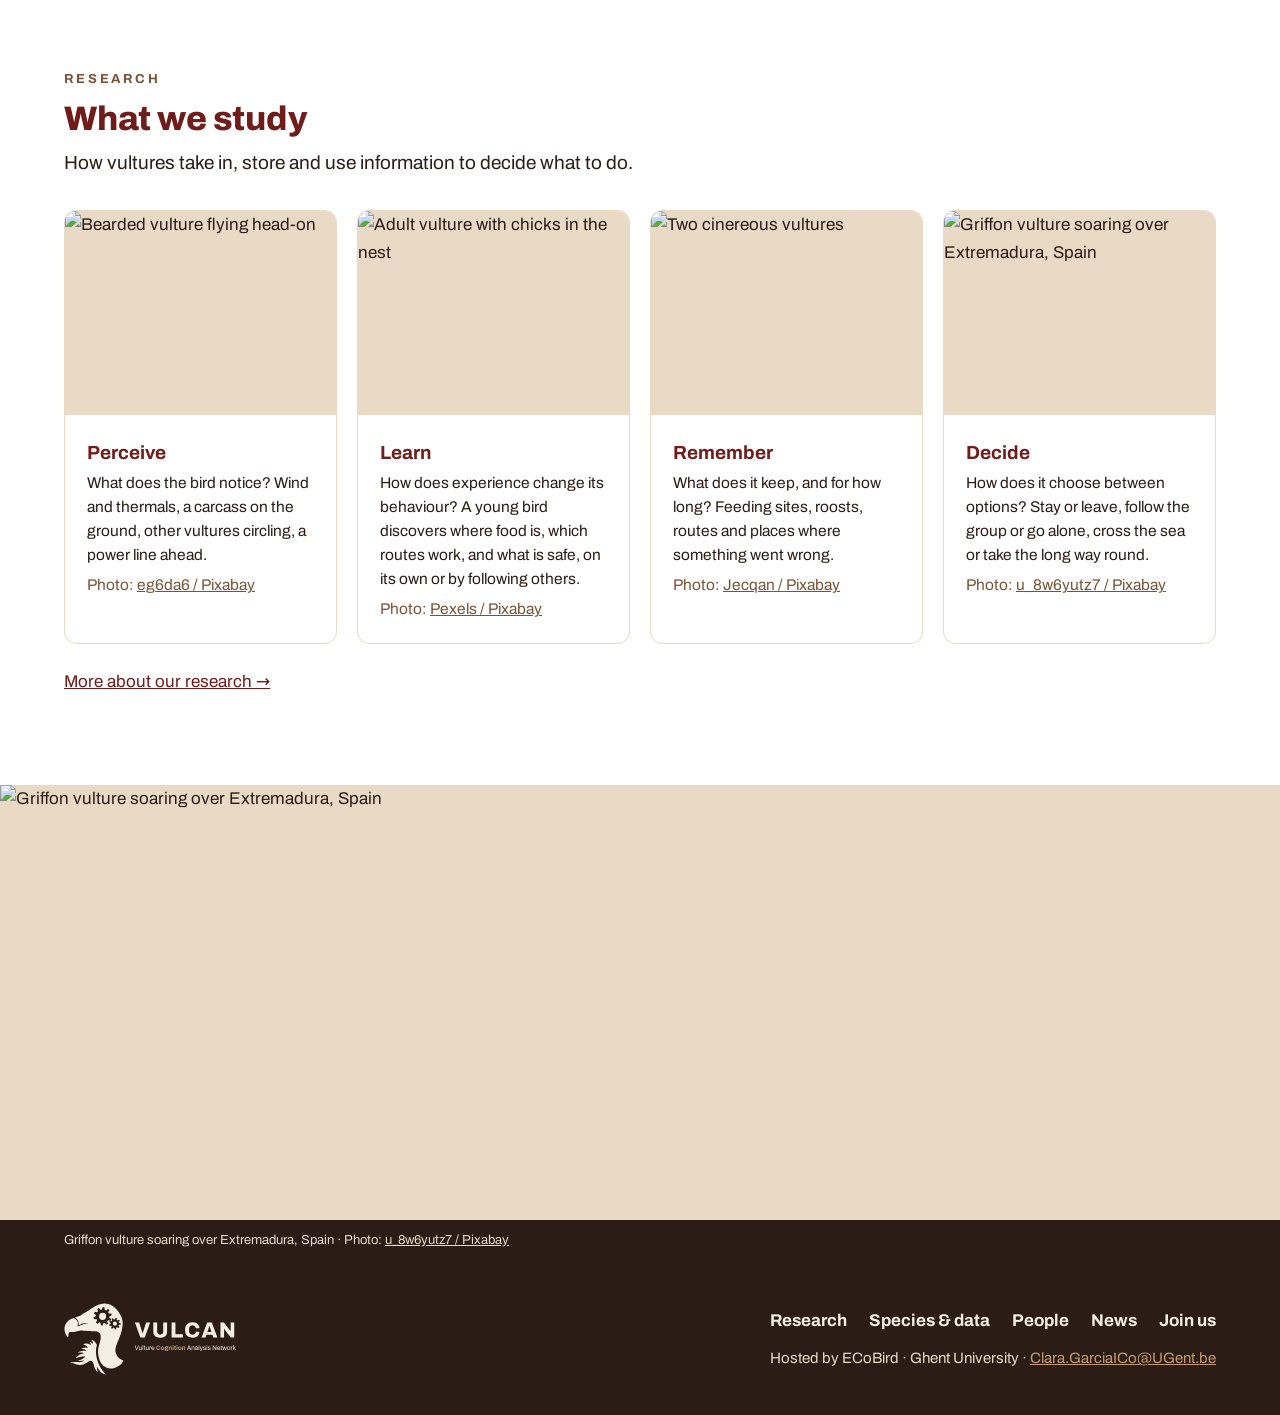
==== commit 3b5bb58e: "Add files via upload" ====
--- a/index.html
+++ b/index.html
@@ -47,36 +47,18 @@
 <section class="bg-cream"><div class="wrap">
   <div class="section-head"><p class="kicker">Our aims</p><h2>Understand, predict, influence</h2></div>
   <div class="grid g3">
-    <div class="card"><div class="card-dot" aria-hidden="true"></div><h3>Understand</h3><p>How vultures perceive, learn, remember and decide, and how this develops from fledgling to adult.</p></div>
-    <div class="card"><div class="card-dot" aria-hidden="true"></div><h3>Predict</h3><p>Which vultures cope and which are at risk, and why this differs between species, between wild-hatched and captive-bred birds, and from one individual to the next.</p></div>
-    <div class="card"><div class="card-dot" aria-hidden="true"></div><h3>Influence</h3><p>Conservation practice, from release protocols and feeding sites to measures that keep vultures away from danger.</p></div>
+    <div class="card"><h3>Understand</h3><p>How vultures perceive, learn, remember and decide, and how this develops from fledgling to adult.</p></div>
+    <div class="card"><h3>Predict</h3><p>Which vultures cope and which are at risk, and why this differs between species, between wild-hatched and captive-bred birds, and from one individual to the next.</p></div>
+    <div class="card"><h3>Influence</h3><p>Conservation practice, from release protocols and feeding sites to measures that keep vultures away from danger.</p></div>
   </div>
 </div></section>
-<section><div class="wrap prose"><h2>Host</h2><p>VULCAN is hosted by ECoBird at Ghent University.</p></div></section>
-<section class="bg-cream"><div class="wrap">
+<section><div class="wrap">
   <div class="section-head"><p class="kicker">Research</p><h2>What we study</h2><p class="lead">How vultures take in, store and use information to decide what to do.</p></div>
   <div class="grid g4"><article class="card photo-card"><img class="photo" src="assets/img/photos/bearded-flying.jpg" onerror="this.onerror=null;this.src='https://cdn.pixabay.com/photo/2021/07/05/14/44/bearded-vulture-6389342_1280.jpg'" alt="Bearded vulture flying head-on" loading="lazy" style="object-position:50% 50%"><div class="body"><h3>Perceive</h3><p>What does the bird notice? Wind and thermals, a carcass on the ground, other vultures circling, a power line ahead.</p><p class="credit">Photo: <a href="https://pixabay.com/photos/bearded-vulture-bird-animal-flying-6389342/">eg6da6 / Pixabay</a></p></div></article><article class="card photo-card"><img class="photo" src="assets/img/photos/vulture-nest.jpg" onerror="this.onerror=null;this.src='https://cdn.pixabay.com/photo/2016/11/23/01/11/animals-1851641_1280.jpg'" alt="Adult vulture with chicks in the nest" loading="lazy" style="object-position:50% 50%"><div class="body"><h3>Learn</h3><p>How does experience change its behaviour? A young bird discovers where food is, which routes work, and what is safe, on its own or by following others.</p><p class="credit">Photo: <a href="https://pixabay.com/photos/animals-bird-nest-birds-feathers-1851641/">Pexels / Pixabay</a></p></div></article><article class="card photo-card"><img class="photo" src="assets/img/photos/cinereous-pair.jpg" onerror="this.onerror=null;this.src='https://cdn.pixabay.com/photo/2022/08/24/14/15/eurasian-black-vultures-7407806_1280.jpg'" alt="Two cinereous vultures" loading="lazy" style="object-position:50% 40%"><div class="body"><h3>Remember</h3><p>What does it keep, and for how long? Feeding sites, roosts, routes and places where something went wrong.</p><p class="credit">Photo: <a href="https://pixabay.com/photos/eurasian-black-vultures-vultures-7407806/">Jecqan / Pixabay</a></p></div></article><article class="card photo-card"><img class="photo" src="assets/img/photos/griffon-flying.jpg" onerror="this.onerror=null;this.src='https://cdn.pixabay.com/photo/2020/04/22/10/00/bird-5077023_1280.jpg'" alt="Griffon vulture soaring over Extremadura, Spain" loading="lazy" style="object-position:50% 50%"><div class="body"><h3>Decide</h3><p>How does it choose between options? Stay or leave, follow the group or go alone, cross the sea or take the long way round.</p><p class="credit">Photo: <a href="https://pixabay.com/photos/bird-spain-nature-flying-5077023/">u_8w6yutz7 / Pixabay</a></p></div></article></div>
   <p style="margin-top:24px"><a href="research.html">More about our research →</a></p>
 </div></section>
 <figure class="band"><img class="band-img" src="assets/img/photos/griffon-flying.jpg" onerror="this.onerror=null;this.src='https://cdn.pixabay.com/photo/2020/04/22/10/00/bird-5077023_1280.jpg'" alt="Griffon vulture soaring over Extremadura, Spain" loading="lazy" style="object-position:50% 50%"><figcaption class="wrap">Griffon vulture soaring over Extremadura, Spain · Photo: <a href="https://pixabay.com/photos/bird-spain-nature-flying-5077023/">u_8w6yutz7 / Pixabay</a></figcaption></figure>
-<section><div class="wrap">
-  <div class="section-head"><p class="kicker">Species &amp; data</p><h2>Four species</h2></div>
-  <div class="grid g4"><a class="card species" href="species.html" style="text-decoration:none;color:inherit"><img class="photo" src="assets/img/species/griffon.jpg" onerror="this.onerror=null;this.src='https://cdn.pixabay.com/photo/2022/08/24/14/03/griffon-vulture-7407781_1280.jpg'" alt="Griffon vulture" loading="lazy" style="object-position:50% 35%"><div class="body"><h3>Griffon vulture</h3><p class="sci">Gyps fulvus</p></div></a><a class="card species" href="species.html" style="text-decoration:none;color:inherit"><img class="photo" src="assets/img/species/cinereous.jpg" onerror="this.onerror=null;this.src='https://cdn.pixabay.com/photo/2023/02/24/20/16/cinereous-vulture-7811766_1280.jpg'" alt="Cinereous vulture" loading="lazy" style="object-position:50% 40%"><div class="body"><h3>Cinereous vulture</h3><p class="sci">Aegypius monachus</p></div></a><a class="card species" href="species.html" style="text-decoration:none;color:inherit"><img class="photo" src="assets/img/species/egyptian-head.jpg" onerror="this.onerror=null;this.src='https://cdn.pixabay.com/photo/2018/03/19/15/02/egyptian-vulture-3240202_1280.jpg'" alt="Egyptian vulture" loading="lazy" style="object-position:50% 40%"><div class="body"><h3>Egyptian vulture</h3><p class="sci">Neophron percnopterus</p></div></a><a class="card species" href="species.html" style="text-decoration:none;color:inherit"><img class="photo" src="assets/img/species/bearded.jpg" onerror="this.onerror=null;this.src='https://cdn.pixabay.com/photo/2022/08/04/16/09/bird-7365012_1280.jpg'" alt="Bearded vulture" loading="lazy" style="object-position:50% 40%"><div class="body"><h3>Bearded vulture</h3><p class="sci">Gypaetus barbatus</p></div></a></div>
-</div></section>
-<section><div class="wrap split">
-  <div class="stack"><div class="section-head" style="margin:0"><p class="kicker">News</p><h2>Latest from the network</h2></div><article class="card news-item"><div class="news-media"><img src="assets/img/news/morella-2026-1.jpg" alt="Lucy Mitchell presenting VULCAN in Morella" loading="lazy"><p class="credit">© weyrichfoto</p></div><div class="news-body"><p class="meta">13–15 November 2026 · Morella, Spain</p><h3>VULCAN at the International Bearded Vulture Meeting</h3><p>Frederick Verbruggen and Lucy Mitchell presented VULCAN at the International Bearded Vulture Meeting 2026 in Morella, organised by the Vulture Conservation Foundation, the Generalitat Valenciana and the town of Morella.</p></div></article><article class="card news-item"><div class="news-media"><img src="assets/img/news/ghent-workshop-2025.jpg" alt="Participants of the first VULCAN workshop in Ghent" loading="lazy"></div><div class="news-body"><p class="meta">29–30 April 2025 · Ghent, Belgium</p><h3>First VULCAN workshop in Ghent</h3><p>On 29 and 30 April 2025, a small initial group of VULCAN partners spent two wonderful days at Monasterium PoortAckere in Ghent for the first VULCAN workshop.</p></div></article>
-    <p><a href="news.html">All news →</a></p></div>
-  <div class="card newsletter">
-  <h3>Newsletter</h3>
-  <p>News, data calls and meetings from VULCAN, a few times a year.</p>
-  <form action="#" onsubmit="return false">
-    <label for="nl-email">Email address</label>
-    <input id="nl-email" type="email" placeholder="name@institution.org" autocomplete="email">
-    <p style="margin:12px 0 0"><button class="btn btn-tawny" type="submit">Subscribe</button></p>
-  </form>
-  <small>Sign-up form to connect to a newsletter service.</small>
-</div>
-</div></section>
+
 </main>
 <footer class="site-footer">
   <div class="wrap">
--- a/assets/style.css
+++ b/assets/style.css
@@ -214,3 +214,8 @@
 .plogo img{max-height:72px;max-width:190px}
 .people-grid.g4 .avatar{width:112px;height:112px}
 @media (max-width:1060px){.people-grid.g4{grid-template-columns:repeat(2,1fr)}}
+
+.card-dot,.card-ring{display:none}
+.ticks{margin:8px 0 10px;padding-left:20px}
+.ticks li{margin:4px 0}
+.steps .ticks li{display:list-item;counter-increment:none;grid-template-columns:none;list-style:disc}.steps .ticks li::before{content:none;display:none}.steps .ticks{list-style:disc}
